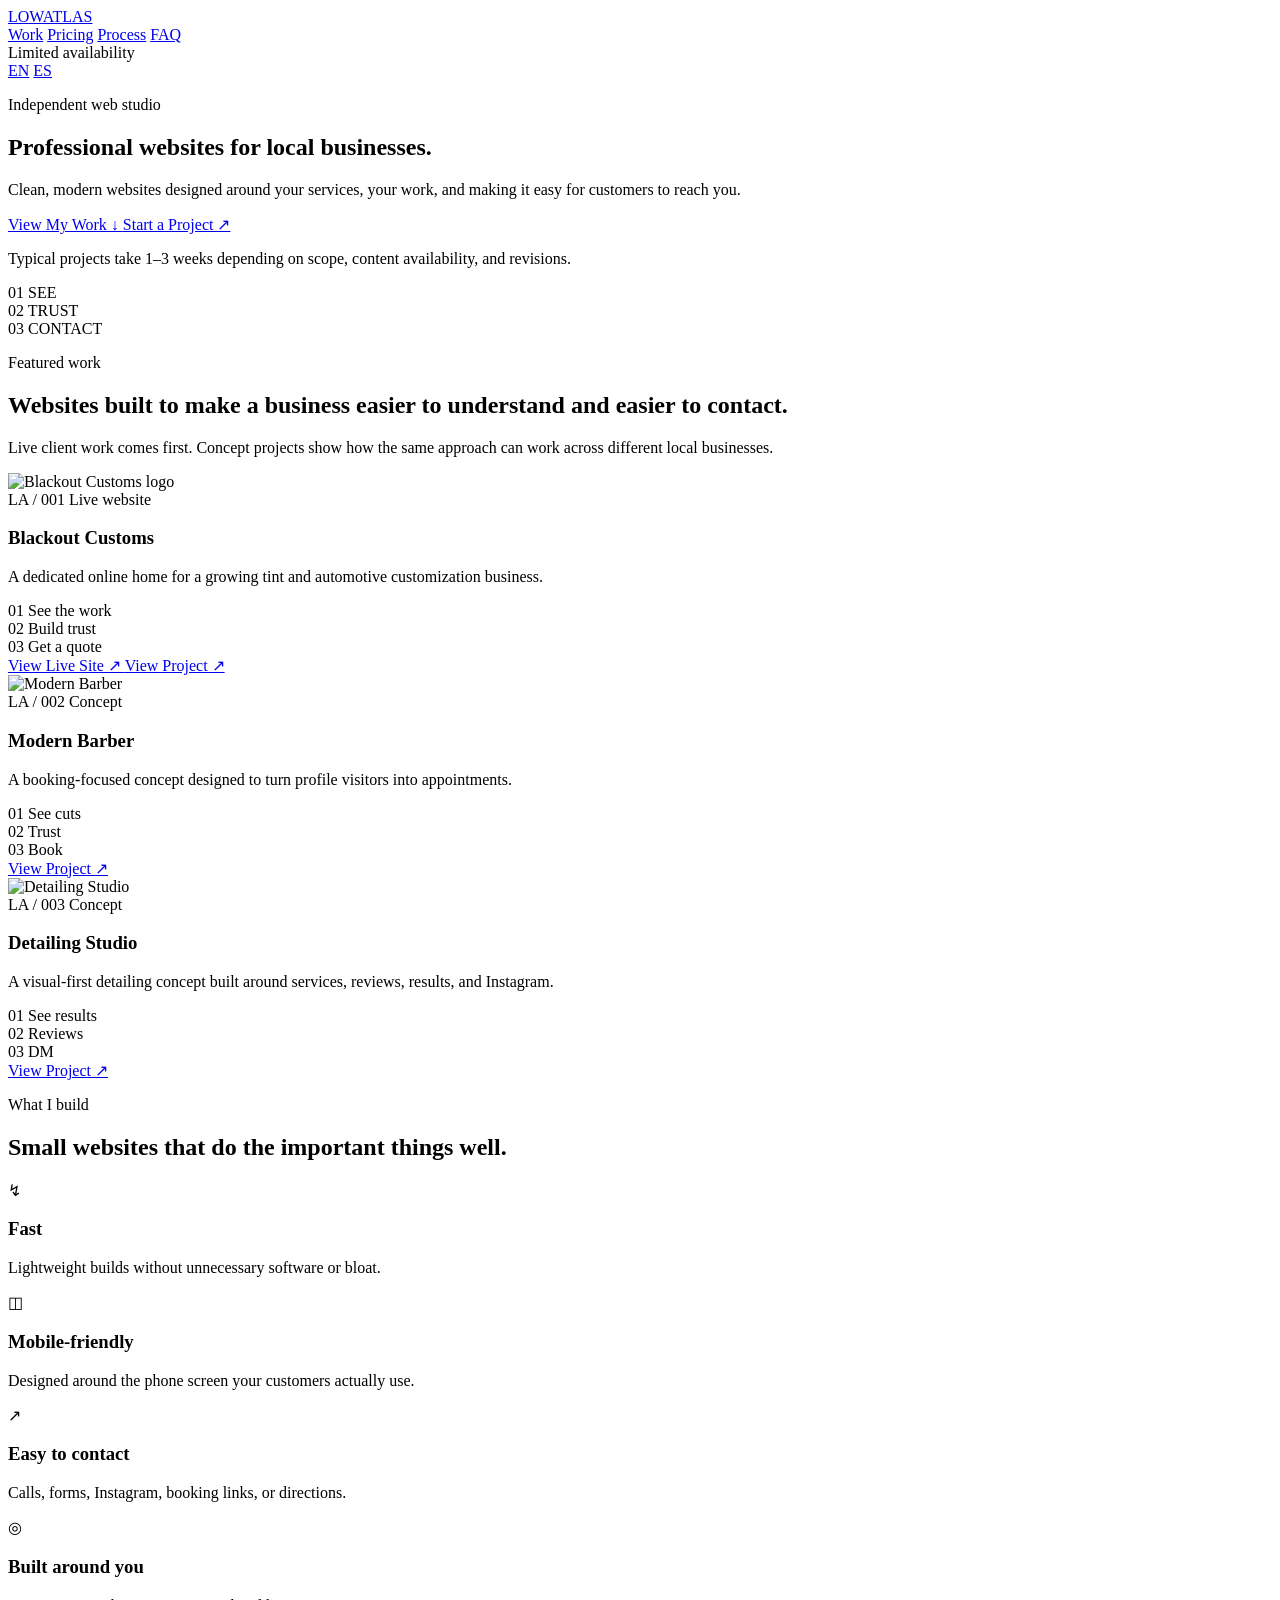
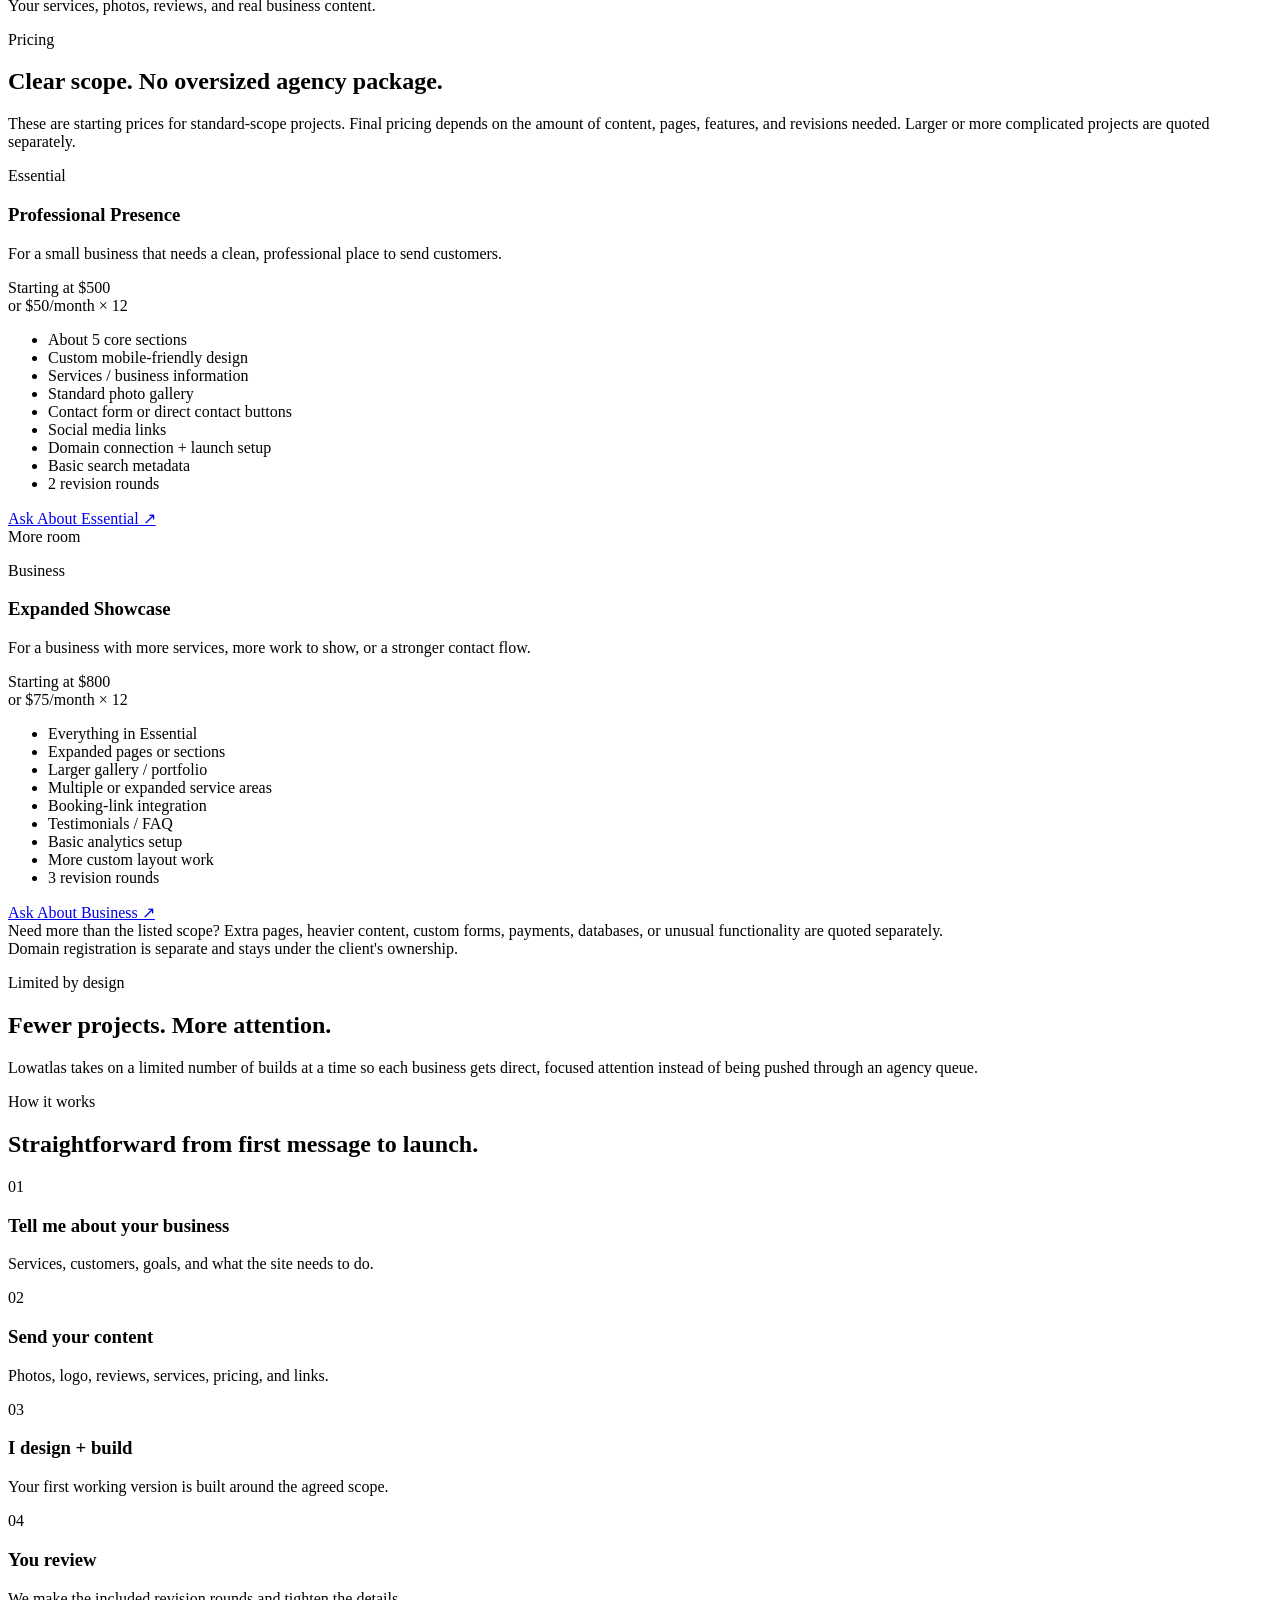
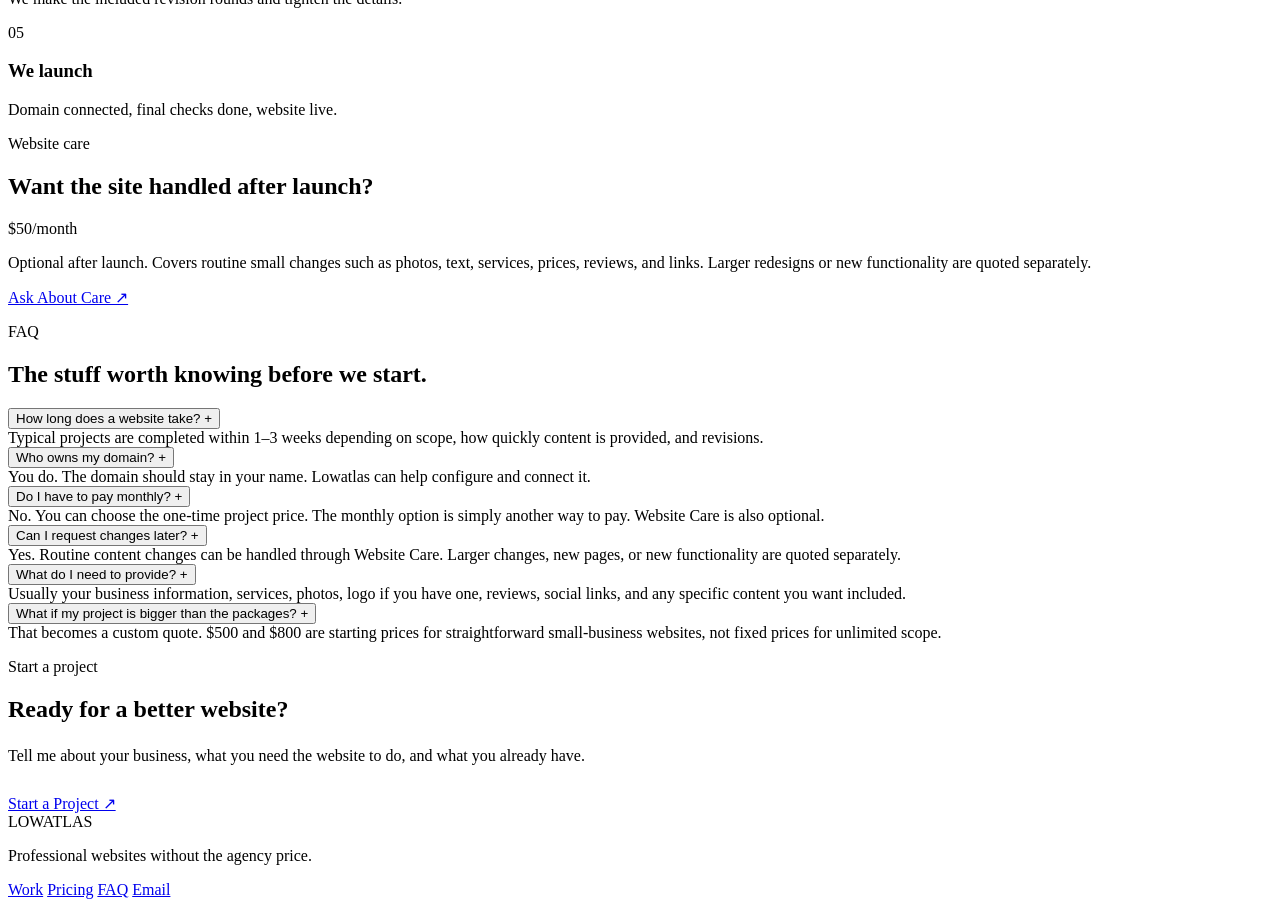
==== index.html @ c2de7352 "Add files via upload" ====
<!DOCTYPE html>
<html lang="en">

<head>
  <meta charset="UTF-8">
  <meta name="viewport" content="width=device-width, initial-scale=1.0">

  <meta
    name="description"
    content="Lowatlas builds professional websites for local businesses."
  >

  <title>
    Lowatlas — Professional Websites for Local Businesses
  </title>

  <link rel="stylesheet" href="styles.css">
  <link rel="icon" type="image/svg+xml" href="favicon.svg">
  <link rel="icon" type="image/png" sizes="32x32" href="favicon-32.png">
  <link rel="apple-touch-icon" sizes="180x180" href="apple-touch-icon.png">
</head>

<body>

  
<header class="site-header">
  <div class="container nav">

    <a class="brand" href="index.html">
      LOWATLAS
    </a>

    <nav class="nav__links" aria-label="Main navigation">
      
        <a href="index.html#work">Work</a>
        <a href="index.html#pricing">Pricing</a>
        <a href="index.html#process">Process</a>
        <a href="index.html#faq">FAQ</a>
        
    </nav>

    <div class="nav__right">

      <div class="nav__status">
        <span class="status-dot"></span>
        Limited availability
      </div>

      
        <div class="language-switch">
          <a class="active" href="index.html">EN</a>
          <a href="index-es.html">ES</a>
        </div>
        

    </div>

  </div>
</header>


  <main>

    <!-- =====================================================
         HERO
         ===================================================== -->

    <section class="hero">

      <div class="container hero__layout">

        <div>

          <p class="eyebrow">
            Independent web studio
          </p>

          <h1 class="display hero__title">
            Professional websites for <span>local businesses.</span>
          </h1>

        </div>

        <div>

          <p class="hero__copy">
            Clean, modern websites designed around your services, your work, and making it easy for customers to reach you.
          </p>

          <div class="hero__actions">

            <a class="button button--primary" href="#work">
              View My Work ↓
            </a>

            <a class="button" href="mailto:lowatlas.studio@gmail.com">
              Start a Project ↗
            </a>

          </div>

          <p class="hero__note">
            Typical projects take 1–3 weeks depending on scope, content availability, and revisions.
          </p>

        </div>

      </div>

    </section>


    <!-- =====================================================
         LOWATLAS SIGNATURE
         ===================================================== -->

    <section class="signal">

      <div class="container signal__inner">

        <div class="signal__step">
          <span>01</span> SEE
        </div>

        <div class="signal__line"></div>

        <div class="signal__step">
          <span>02</span> TRUST
        </div>

        <div class="signal__line"></div>

        <div class="signal__step">
          <span>03</span> CONTACT
        </div>

      </div>

    </section>


    <!-- =====================================================
         WORK
         ===================================================== -->

    <section id="work" class="section">

      <div class="container">

        <div class="section-heading">

          <p class="eyebrow">
            Featured work
          </p>

          <div>

            <h2 class="display section-heading__title">
              Websites built to make a business easier to understand and easier to contact.
            </h2>

            <p class="section-heading__copy">
              Live client work comes first. Concept projects show how the same approach can work across different local businesses.
            </p>

          </div>

        </div>

        <div class="work-grid">
          
<article class="work-card work-card--featured">

  
        <div class="work-card__visual work-card__logo-photo">
          <img src="blackout-customs-logo.svg" alt="Blackout Customs logo">
        

    <div class="work-card__top">

      <span class="work-card__index">
        LA / 001
      </span>

      <span class="work-card__status work-card__status--live">
        Live website
      </span>

    </div>

    <div class="work-card__content">

      <h3 class="work-card__title">
        Blackout Customs
      </h3>

      <p class="work-card__description">
        A dedicated online home for a growing tint and automotive customization business.
      </p>

    </div>

  </div>

  <div class="work-card__body">

    <div class="project-signal">

      <div>
        <span>01</span> See the work
      </div>

      <div>
        <span>02</span> Build trust
      </div>

      <div>
        <span>03</span> Get a quote
      </div>

    </div>

    <div class="work-card__actions">

      
        <a class="button button--accent button--small"
           href="https://blackoutcustoms.net"
           target="_blank"
           rel="noopener noreferrer">
          View Live Site ↗
        </a>
        

      <a class="button button--small" href="blackout-customs.html">
        View Project ↗
      </a>

    </div>

  </div>

</article>

<article class="work-card">

  
        <div class="work-card__visual">
          <img class="work-card__photo" src="https://images.unsplash.com/photo-1703792686658-24e62d626ed2?auto=format&fit=crop&w=1600&q=85" alt="Modern Barber">
          <div class="work-card__shade"></div>
        

    <div class="work-card__top">

      <span class="work-card__index">
        LA / 002
      </span>

      <span class="work-card__status">
        Concept
      </span>

    </div>

    <div class="work-card__content">

      <h3 class="work-card__title">
        Modern Barber
      </h3>

      <p class="work-card__description">
        A booking-focused concept designed to turn profile visitors into appointments.
      </p>

    </div>

  </div>

  <div class="work-card__body">

    <div class="project-signal">

      <div>
        <span>01</span> See cuts
      </div>

      <div>
        <span>02</span> Trust
      </div>

      <div>
        <span>03</span> Book
      </div>

    </div>

    <div class="work-card__actions">

      

      <a class="button button--small" href="barber.html">
        View Project ↗
      </a>

    </div>

  </div>

</article>

<article class="work-card">

  
        <div class="work-card__visual">
          <img class="work-card__photo" src="https://images.unsplash.com/photo-1607860108855-64acf2078ed9?auto=format&fit=crop&w=1600&q=85" alt="Detailing Studio">
          <div class="work-card__shade"></div>
        

    <div class="work-card__top">

      <span class="work-card__index">
        LA / 003
      </span>

      <span class="work-card__status">
        Concept
      </span>

    </div>

    <div class="work-card__content">

      <h3 class="work-card__title">
        Detailing Studio
      </h3>

      <p class="work-card__description">
        A visual-first detailing concept built around services, reviews, results, and Instagram.
      </p>

    </div>

  </div>

  <div class="work-card__body">

    <div class="project-signal">

      <div>
        <span>01</span> See results
      </div>

      <div>
        <span>02</span> Reviews
      </div>

      <div>
        <span>03</span> DM
      </div>

    </div>

    <div class="work-card__actions">

      

      <a class="button button--small" href="detailing.html">
        View Project ↗
      </a>

    </div>

  </div>

</article>


        </div>

      </div>

    </section>


    <!-- =====================================================
         WHAT I BUILD
         ===================================================== -->

    <section class="section">

      <div class="container">

        <div class="section-heading">

          <p class="eyebrow">
            What I build
          </p>

          <h2 class="display section-heading__title">
            Small websites that do the important things well.
          </h2>

        </div>

        <div class="build-grid">
          
        <article class="build-item">
          <span class="build-item__icon">↯</span>
          <div>
            <h3>Fast</h3>
            <p>Lightweight builds without unnecessary software or bloat.</p>
          </div>
        </article>
        

        <article class="build-item">
          <span class="build-item__icon">◫</span>
          <div>
            <h3>Mobile-friendly</h3>
            <p>Designed around the phone screen your customers actually use.</p>
          </div>
        </article>
        

        <article class="build-item">
          <span class="build-item__icon">↗</span>
          <div>
            <h3>Easy to contact</h3>
            <p>Calls, forms, Instagram, booking links, or directions.</p>
          </div>
        </article>
        

        <article class="build-item">
          <span class="build-item__icon">◎</span>
          <div>
            <h3>Built around you</h3>
            <p>Your services, photos, reviews, and real business content.</p>
          </div>
        </article>
        
        </div>

      </div>

    </section>


    <!-- =====================================================
         PRICING
         ===================================================== -->

    <section id="pricing" class="section">

      <div class="container">

        <div class="section-heading">

          <p class="eyebrow">
            Pricing
          </p>

          <div>

            <h2 class="display section-heading__title">
              Clear scope. No oversized agency package.
            </h2>

            <p class="section-heading__copy">
              These are starting prices for standard-scope projects. Final pricing depends on the amount of content, pages, features, and revisions needed. Larger or more complicated projects are quoted separately.
            </p>

          </div>

        </div>

        <div class="pricing-grid">

          <article class="price-card">

            <p class="eyebrow">
              Essential
            </p>

            <h3 class="price-card__name">
              Professional Presence
            </h3>

            <p class="price-card__purpose">
              For a small business that needs a clean, professional place to send customers.
            </p>

            <div class="price-card__price">
              <span class="price-prefix">Starting at</span>
              $500
            </div>

            <div class="price-card__monthly">
              or $50/month × 12
            </div>

            <ul class="price-card__list">
              <li>About 5 core sections</li><li>Custom mobile-friendly design</li><li>Services / business information</li><li>Standard photo gallery</li><li>Contact form or direct contact buttons</li><li>Social media links</li><li>Domain connection + launch setup</li><li>Basic search metadata</li><li>2 revision rounds</li>
            </ul>

            <a
              class="button"
              href="mailto:lowatlas.studio@gmail.com?subject=Lowatlas%20Essential"
            >
              Ask About Essential ↗
            </a>

          </article>


          <article class="price-card price-card--featured">

            <span class="price-card__badge">
              More room
            </span>

            <p class="eyebrow">
              Business
            </p>

            <h3 class="price-card__name">
              Expanded Showcase
            </h3>

            <p class="price-card__purpose">
              For a business with more services, more work to show, or a stronger contact flow.
            </p>

            <div class="price-card__price">
              <span class="price-prefix">Starting at</span>
              $800
            </div>

            <div class="price-card__monthly">
              or $75/month × 12
            </div>

            <ul class="price-card__list">
              <li>Everything in Essential</li><li>Expanded pages or sections</li><li>Larger gallery / portfolio</li><li>Multiple or expanded service areas</li><li>Booking-link integration</li><li>Testimonials / FAQ</li><li>Basic analytics setup</li><li>More custom layout work</li><li>3 revision rounds</li>
            </ul>

            <a
              class="button button--accent"
              href="mailto:lowatlas.studio@gmail.com?subject=Lowatlas%20Business"
            >
              Ask About Business ↗
            </a>

          </article>

        </div>

        <div class="price-note">

          <div>
            Need more than the listed scope? Extra pages, heavier content, custom forms, payments, databases, or unusual functionality are quoted separately.
          </div>

          <div>
            Domain registration is separate and stays under the client's ownership.
          </div>

        </div>

      </div>

    </section>


    <!-- =====================================================
         LIMITED AVAILABILITY
         ===================================================== -->

    <section class="section">

      <div class="container">

        <div class="capacity">

          <div>

            <p class="eyebrow">
              Limited by design
            </p>

            <h2 class="capacity__title">
              Fewer projects. More attention.
            </h2>

          </div>

          <p class="capacity__copy">
            Lowatlas takes on a limited number of builds at a time so each business gets direct, focused attention instead of being pushed through an agency queue.
          </p>

        </div>

      </div>

    </section>


    <!-- =====================================================
         PROCESS
         ===================================================== -->

    <section id="process" class="section">

      <div class="container">

        <div class="section-heading">

          <p class="eyebrow">
            How it works
          </p>

          <h2 class="display section-heading__title">
            Straightforward from first message to launch.
          </h2>

        </div>

        <div class="process-grid">
          
        <article class="process-step">
          <span class="process-step__number">01</span>
          <div>
            <h3>Tell me about your business</h3>
            <p>Services, customers, goals, and what the site needs to do.</p>
          </div>
        </article>
        

        <article class="process-step">
          <span class="process-step__number">02</span>
          <div>
            <h3>Send your content</h3>
            <p>Photos, logo, reviews, services, pricing, and links.</p>
          </div>
        </article>
        

        <article class="process-step">
          <span class="process-step__number">03</span>
          <div>
            <h3>I design + build</h3>
            <p>Your first working version is built around the agreed scope.</p>
          </div>
        </article>
        

        <article class="process-step">
          <span class="process-step__number">04</span>
          <div>
            <h3>You review</h3>
            <p>We make the included revision rounds and tighten the details.</p>
          </div>
        </article>
        

        <article class="process-step">
          <span class="process-step__number">05</span>
          <div>
            <h3>We launch</h3>
            <p>Domain connected, final checks done, website live.</p>
          </div>
        </article>
        
        </div>

      </div>

    </section>


    <!-- =====================================================
         WEBSITE CARE
         ===================================================== -->

    <section class="section">

      <div class="container">

        <div class="section-heading">

          <p class="eyebrow">
            Website care
          </p>

          <h2 class="display section-heading__title">
            Want the site handled after launch?
          </h2>

        </div>

        <div class="care">

          <div>

            <div class="care__price">
              $50/month
            </div>

            <p class="care__copy">
              Optional after launch. Covers routine small changes such as photos, text, services, prices, reviews, and links. Larger redesigns or new functionality are quoted separately.
            </p>

          </div>

          <a
            class="button"
            href="mailto:lowatlas.studio@gmail.com?subject=Lowatlas%20Website%20Care"
          >
            Ask About Care ↗
          </a>

        </div>

      </div>

    </section>


    <!-- =====================================================
         FAQ
         ===================================================== -->

    <section id="faq" class="section">

      <div class="container">

        <div class="section-heading">

          <p class="eyebrow">
            FAQ
          </p>

          <h2 class="display section-heading__title">
            The stuff worth knowing before we start.
          </h2>

        </div>

        <div class="faq-list">
          
        <article class="faq-item">
          <button class="faq-question" aria-expanded="false">
            <span>How long does a website take?</span>
            <span class="faq-icon">+</span>
          </button>
          <div class="faq-answer">Typical projects are completed within 1–3 weeks depending on scope, how quickly content is provided, and revisions.</div>
        </article>
        

        <article class="faq-item">
          <button class="faq-question" aria-expanded="false">
            <span>Who owns my domain?</span>
            <span class="faq-icon">+</span>
          </button>
          <div class="faq-answer">You do. The domain should stay in your name. Lowatlas can help configure and connect it.</div>
        </article>
        

        <article class="faq-item">
          <button class="faq-question" aria-expanded="false">
            <span>Do I have to pay monthly?</span>
            <span class="faq-icon">+</span>
          </button>
          <div class="faq-answer">No. You can choose the one-time project price. The monthly option is simply another way to pay. Website Care is also optional.</div>
        </article>
        

        <article class="faq-item">
          <button class="faq-question" aria-expanded="false">
            <span>Can I request changes later?</span>
            <span class="faq-icon">+</span>
          </button>
          <div class="faq-answer">Yes. Routine content changes can be handled through Website Care. Larger changes, new pages, or new functionality are quoted separately.</div>
        </article>
        

        <article class="faq-item">
          <button class="faq-question" aria-expanded="false">
            <span>What do I need to provide?</span>
            <span class="faq-icon">+</span>
          </button>
          <div class="faq-answer">Usually your business information, services, photos, logo if you have one, reviews, social links, and any specific content you want included.</div>
        </article>
        

        <article class="faq-item">
          <button class="faq-question" aria-expanded="false">
            <span>What if my project is bigger than the packages?</span>
            <span class="faq-icon">+</span>
          </button>
          <div class="faq-answer">That becomes a custom quote. $500 and $800 are starting prices for straightforward small-business websites, not fixed prices for unlimited scope.</div>
        </article>
        
        </div>

      </div>

    </section>

  </main>

  
<footer id="contact" class="contact">
  <div class="container">

    <p class="eyebrow">Start a project</p>

    <h2 class="display contact__title">
      Ready for a <span>better website?</span>
    </h2>

    <p class="muted" style="max-width:620px;line-height:1.7;margin-bottom:24px;">
      Tell me about your business, what you need the website to do, and what you already have.
    </p>

    <a class="button button--accent" href="mailto:lowatlas.studio@gmail.com">
      Start a Project ↗
    </a>

    <div class="footer">

      <div>
        <div class="brand">LOWATLAS</div>
        <p class="muted">Professional websites without the agency price.</p>
      </div>

      <div class="footer__links">
        
        <a href="index.html#work">Work</a>
        <a href="index.html#pricing">Pricing</a>
        <a href="index.html#faq">FAQ</a>
        <a href="mailto:lowatlas.studio@gmail.com">Email</a>
        
      </div>

    </div>

  </div>
</footer>


  <script src="script.js"></script>

</body>

</html>
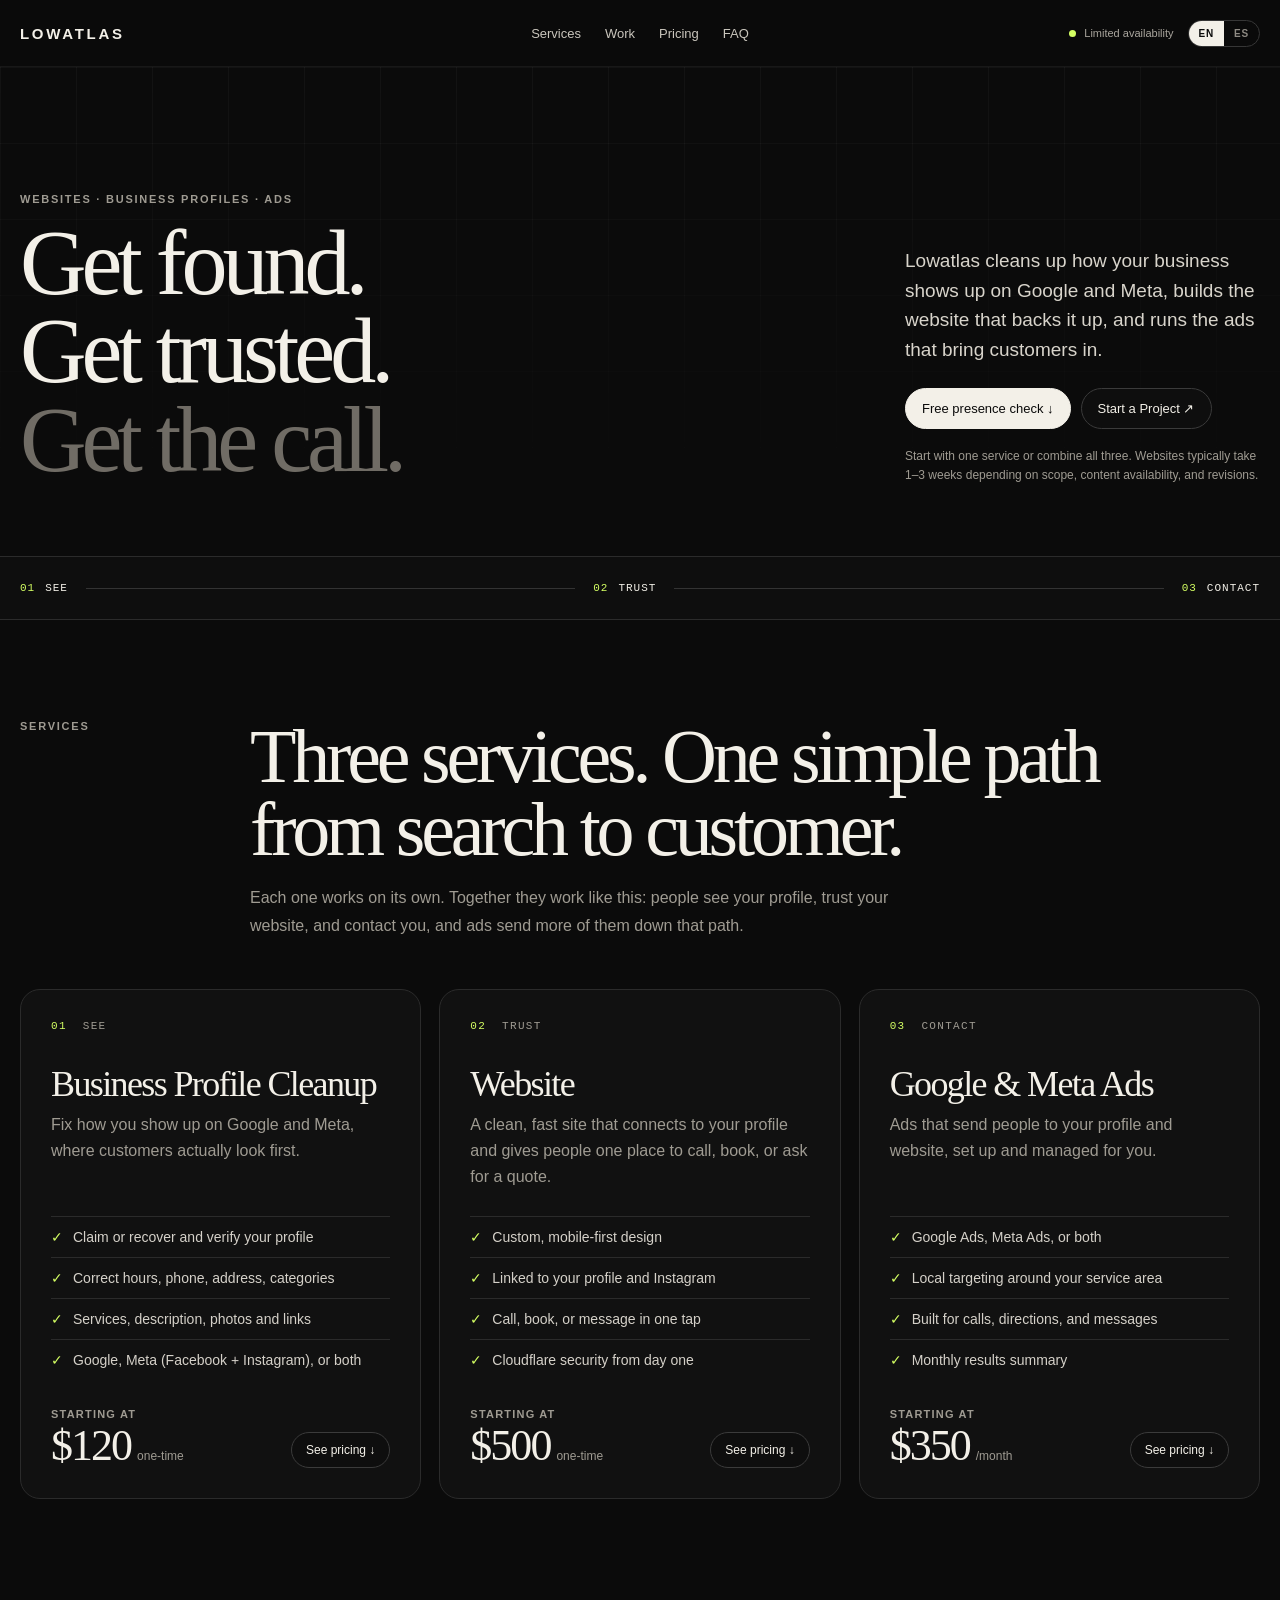
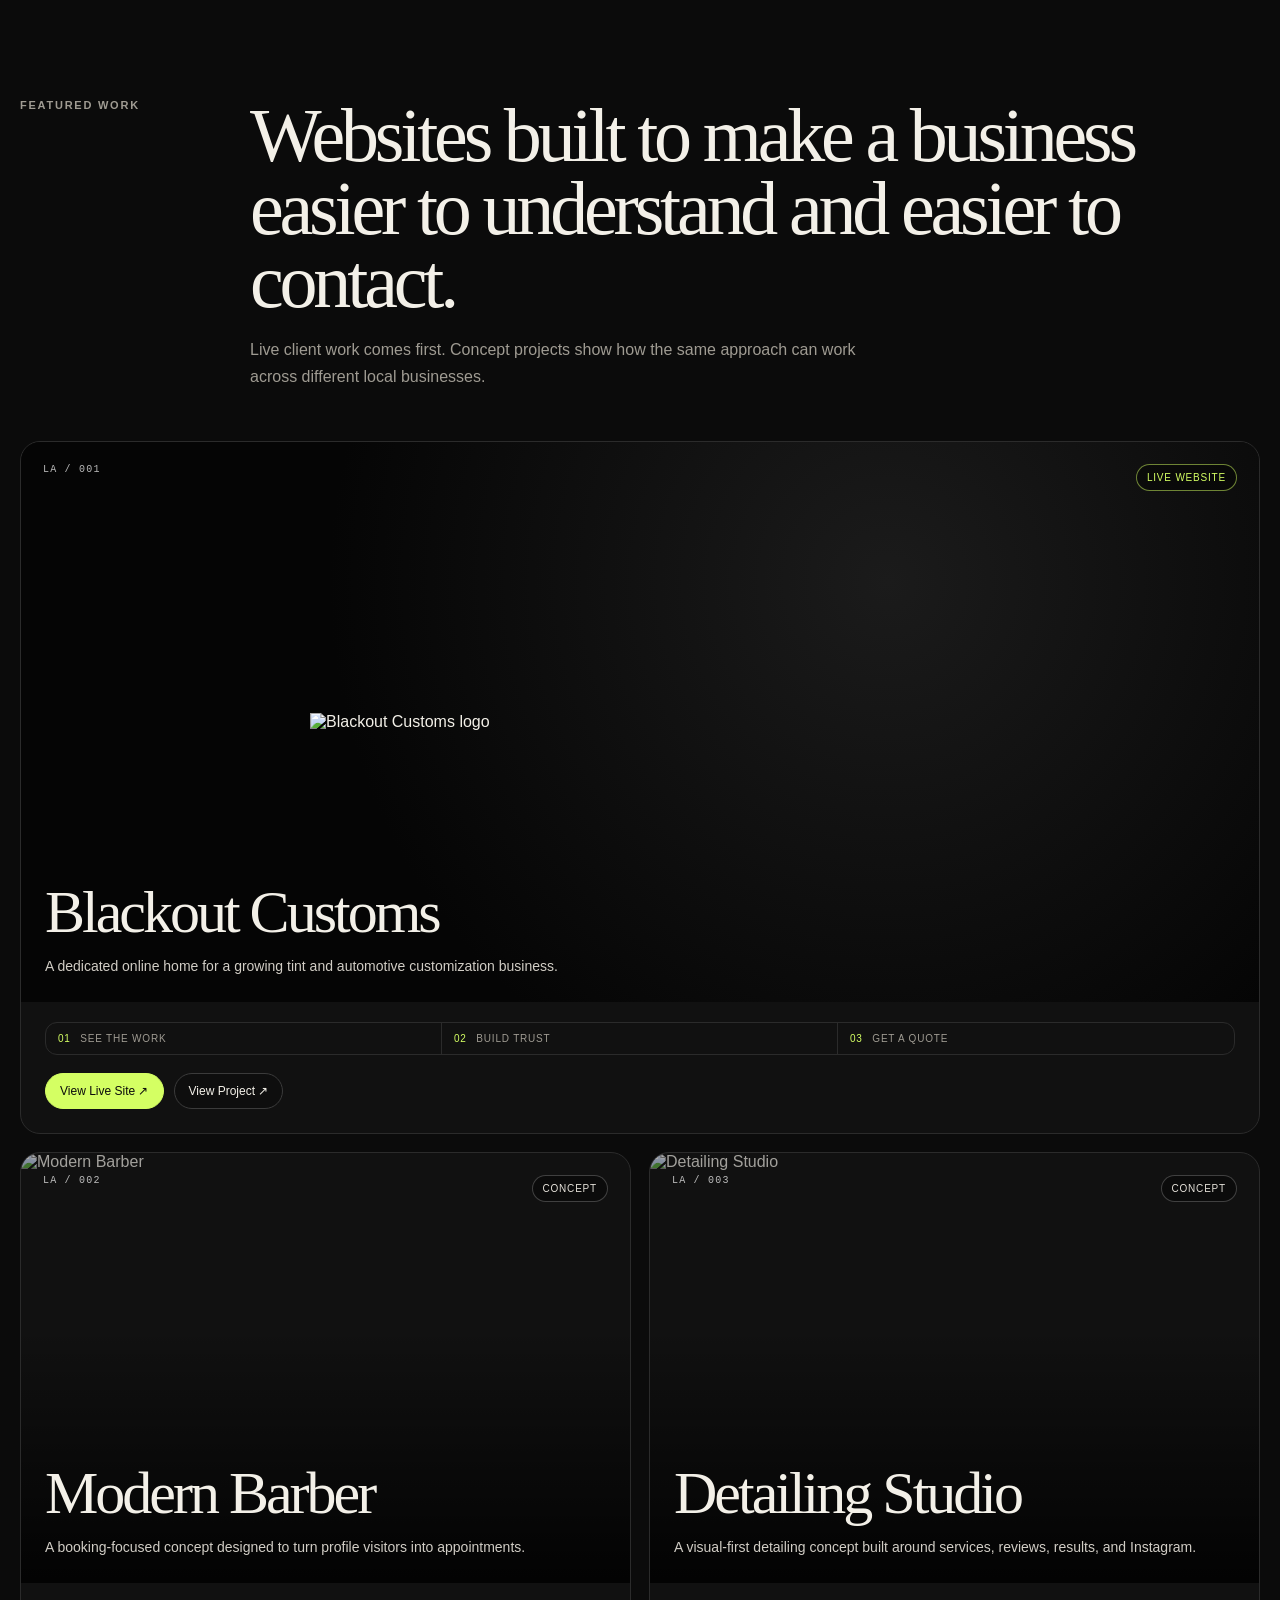
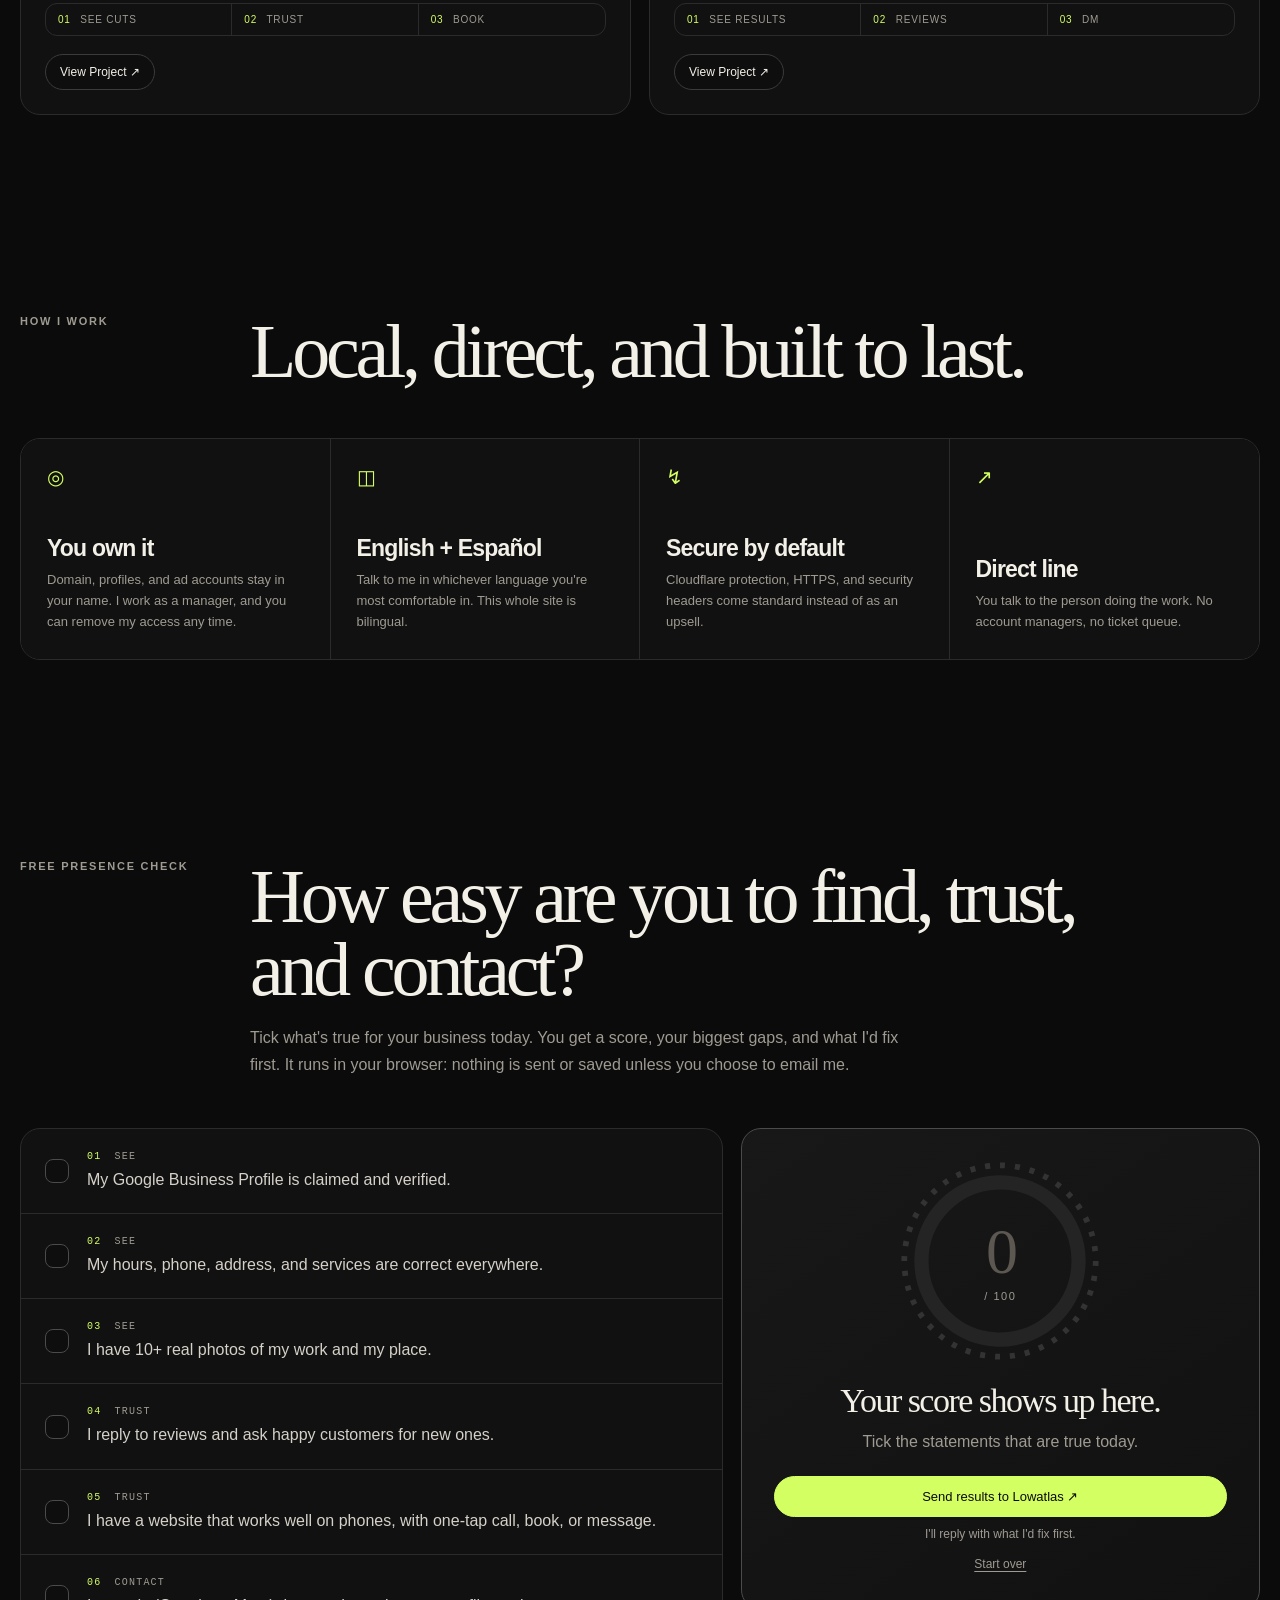
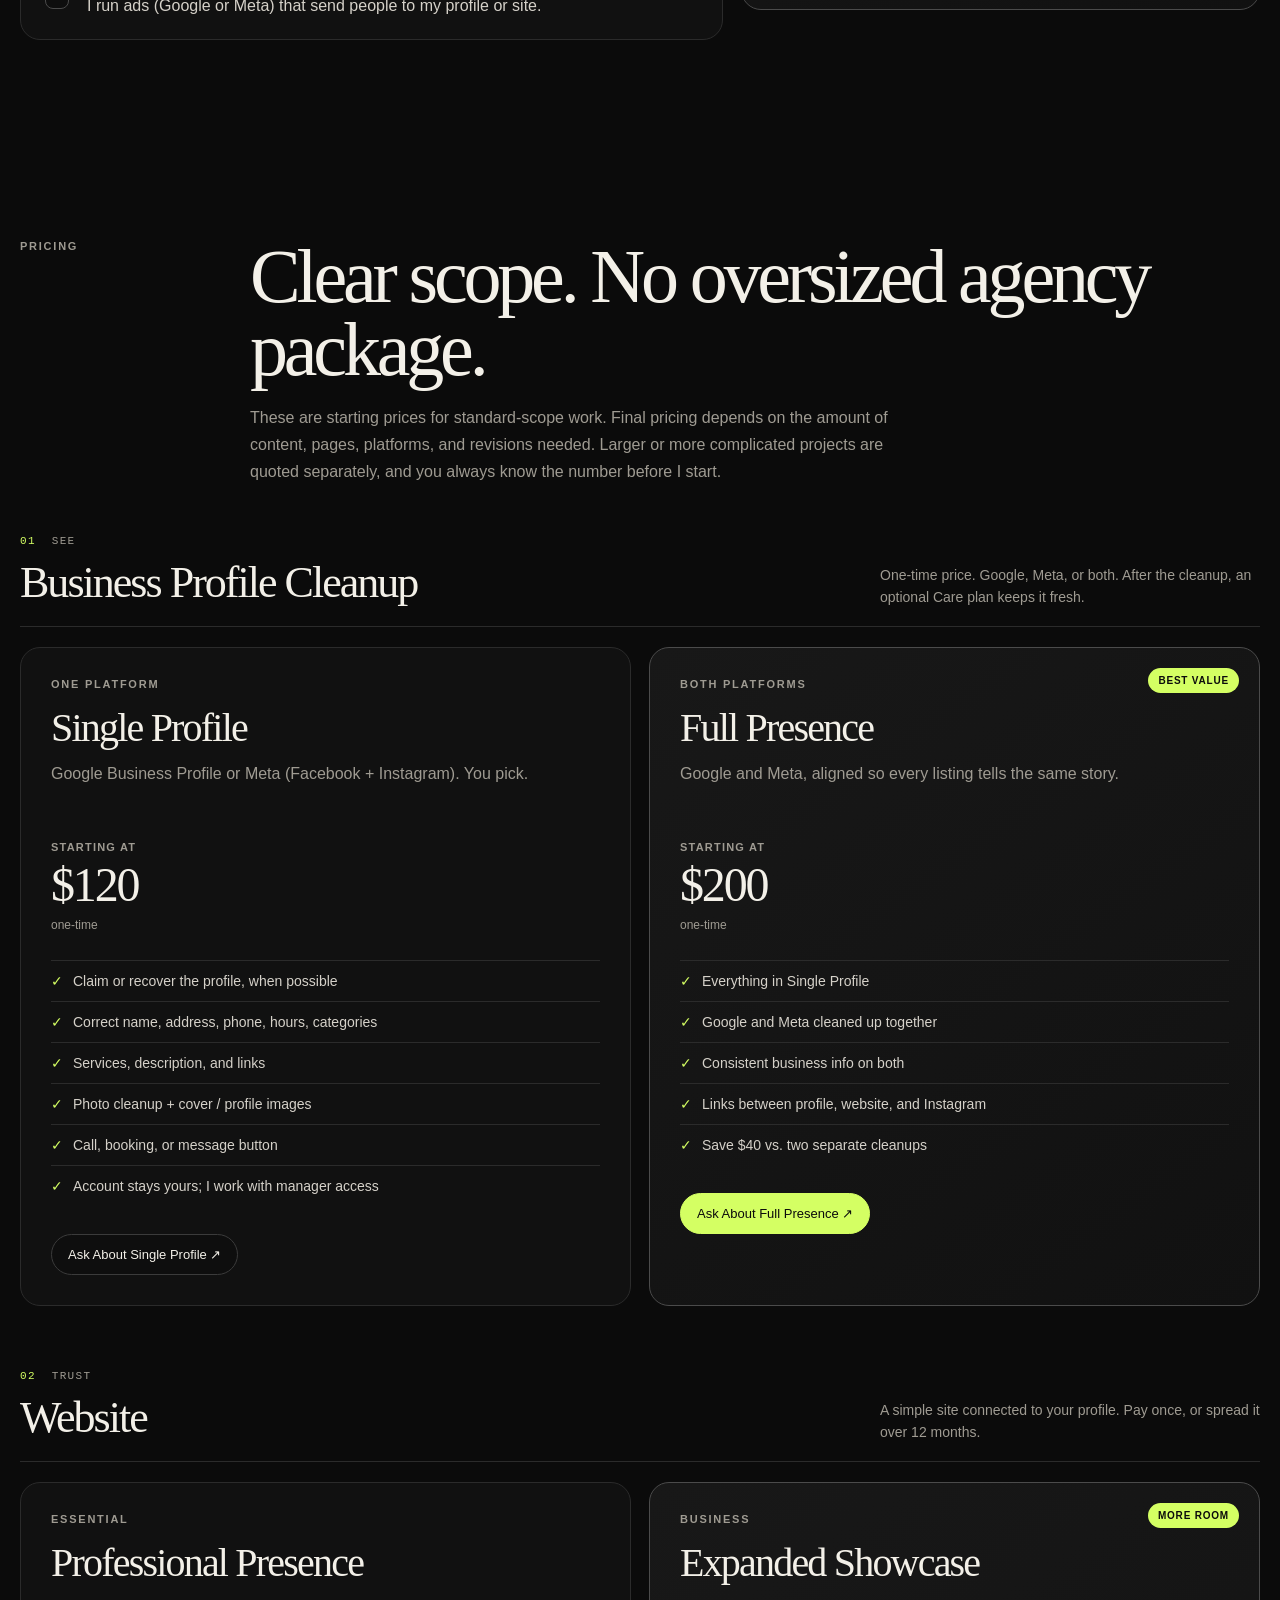
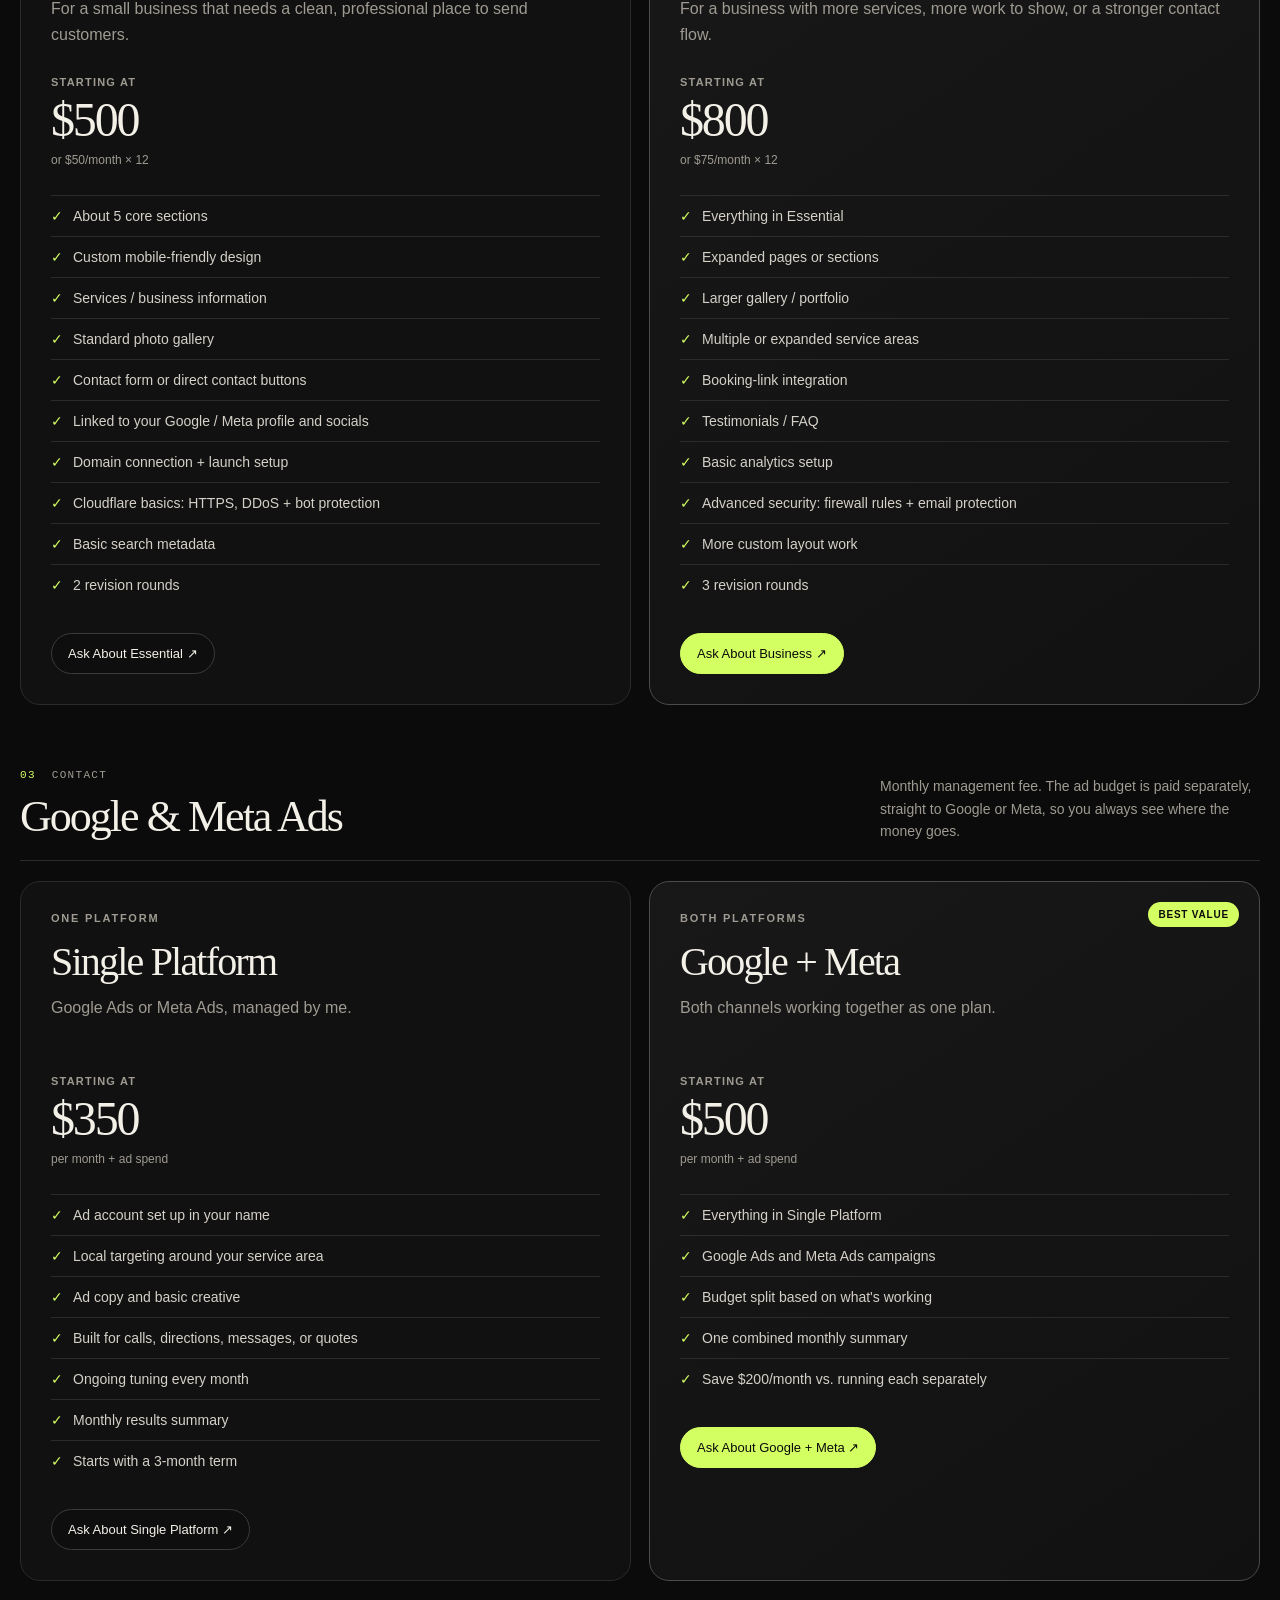
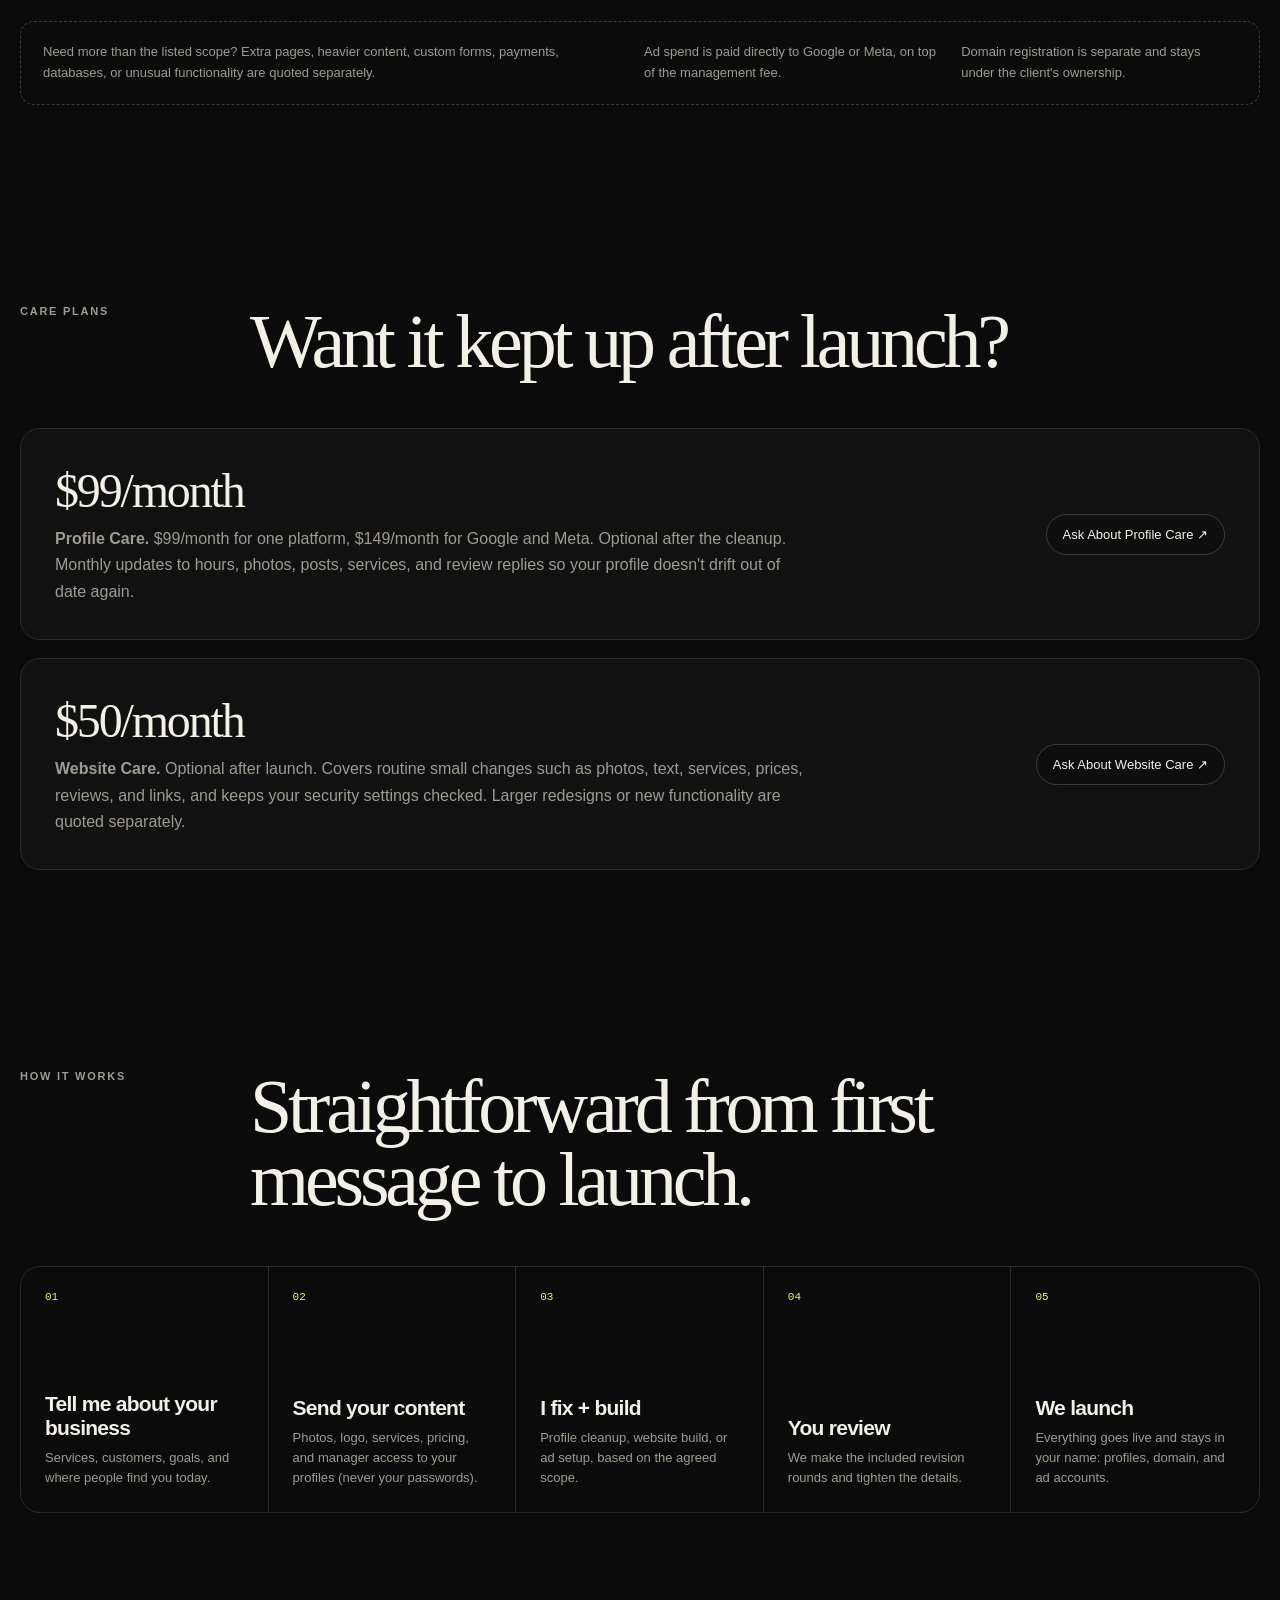
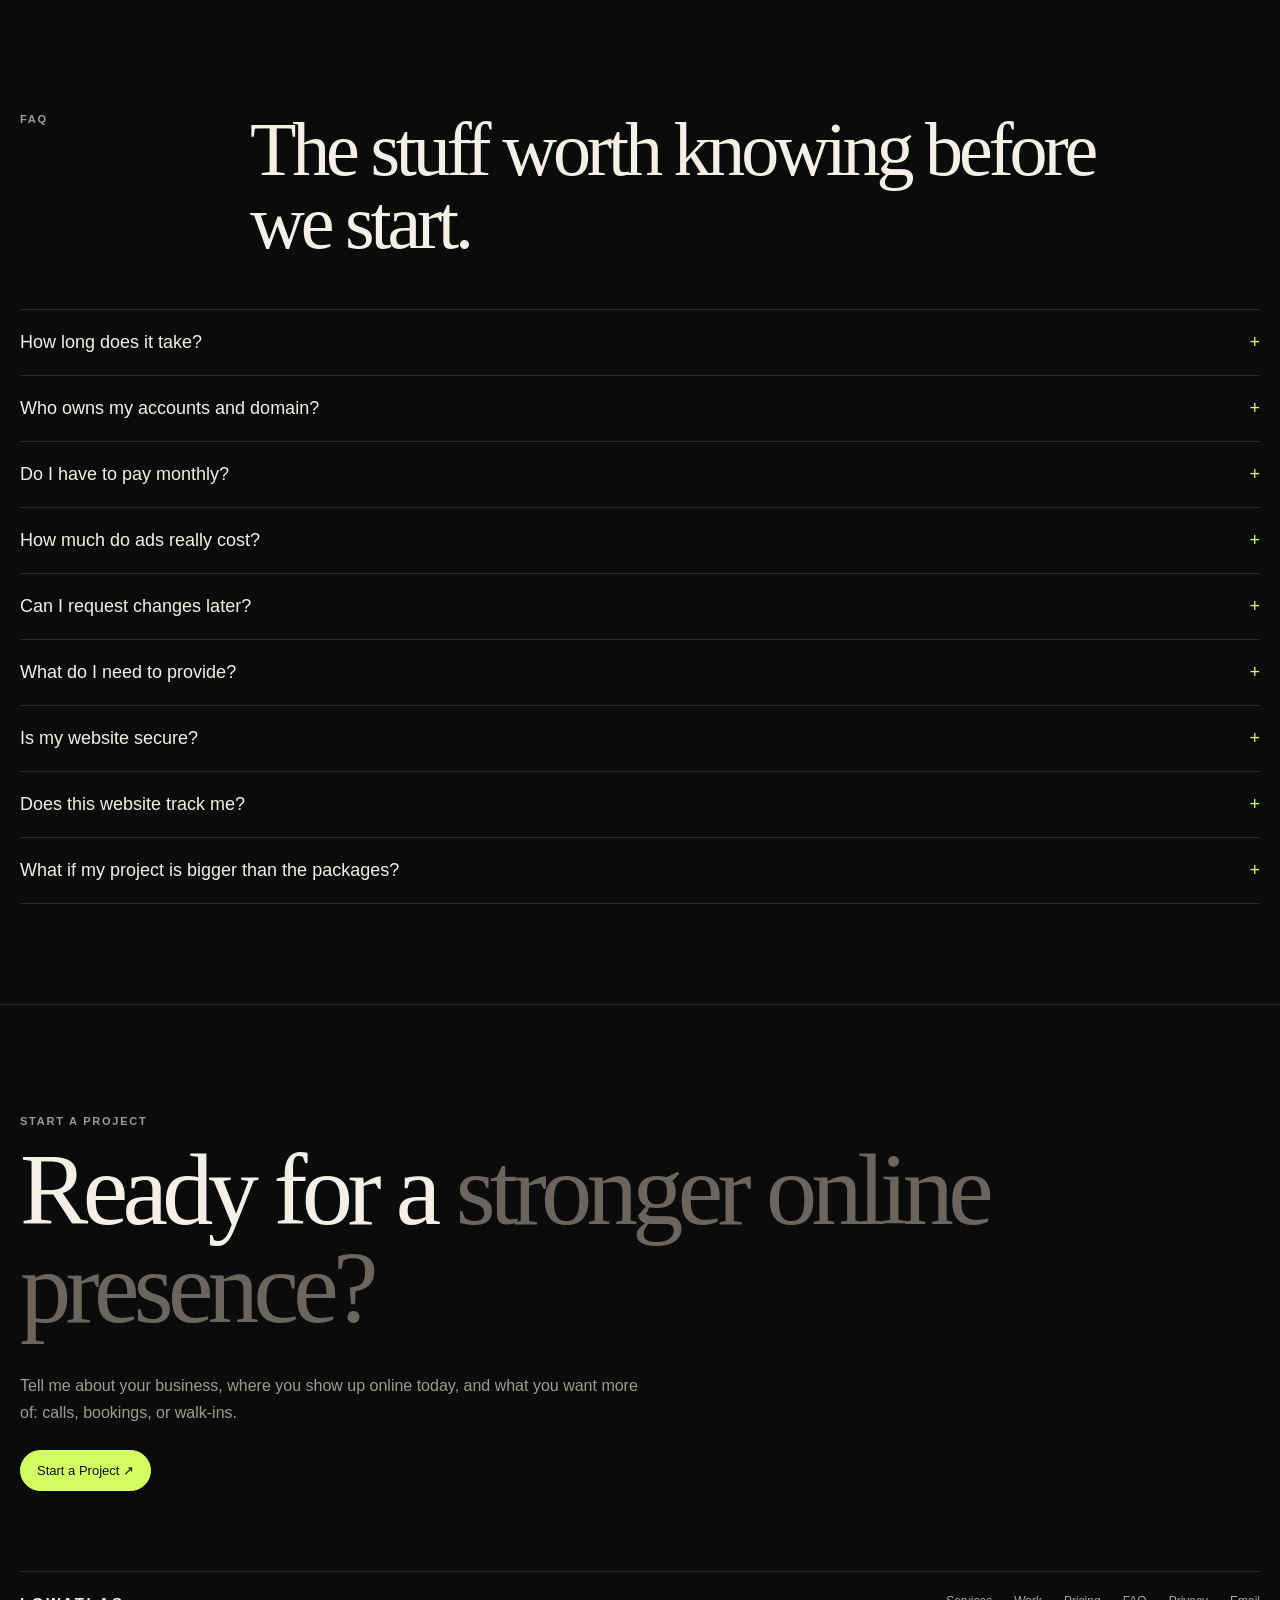
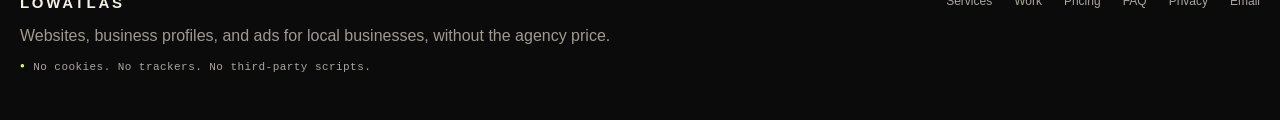
==== commit d7cc7447: "Add files via upload" ====
--- a/index.html
+++ b/index.html
@@ -4,15 +4,58 @@
 <head>
   <meta charset="UTF-8">
   <meta name="viewport" content="width=device-width, initial-scale=1.0">
+  <meta name="theme-color" content="#0b0b0b">
+
+  <!-- SECURITY: this Content Security Policy makes the browser refuse any
+       third-party script, so no tracker can load by accident.
+       If you ever add analytics or ad pixels: update this line (and _headers),
+       and add a consent step first. See CLOUDFLARE-SETUP.md. -->
+  <meta http-equiv="Content-Security-Policy" content="default-src 'self'; script-src 'self'; style-src 'self'; img-src 'self' https://images.unsplash.com; font-src 'self'; connect-src 'self'; object-src 'none'; base-uri 'self'; form-action 'self'">
+  <meta name="referrer" content="strict-origin-when-cross-origin">
 
   <meta
     name="description"
-    content="Lowatlas builds professional websites for local businesses."
+    content="Lowatlas fixes your Google and Meta business profiles, builds a clean website, and runs ads for local businesses in Pomona and the Antelope Valley."
   >
 
   <title>
-    Lowatlas — Professional Websites for Local Businesses
+    Lowatlas — Websites, Business Profiles &amp; Ads for Local Businesses
   </title>
+
+  <link rel="canonical" href="https://lowatlas.com/">
+  <link rel="alternate" hreflang="en" href="https://lowatlas.com/">
+  <link rel="alternate" hreflang="es" href="https://lowatlas.com/index-es.html">
+  <link rel="alternate" hreflang="x-default" href="https://lowatlas.com/">
+  <meta property="og:type" content="website">
+  <meta property="og:site_name" content="Lowatlas">
+  <meta property="og:title" content="Lowatlas — Websites, Business Profiles &amp; Ads for Local Businesses">
+  <meta property="og:description" content="Lowatlas fixes your Google and Meta business profiles, builds a clean website, and runs ads for local businesses in Pomona and the Antelope Valley.">
+  <meta property="og:url" content="https://lowatlas.com/">
+  <meta property="og:image" content="https://lowatlas.com/favicon-512.png">
+  <meta name="twitter:card" content="summary">
+  <script type="application/ld+json">
+{
+  "@context": "https://schema.org",
+  "@type": "ProfessionalService",
+  "name": "Lowatlas",
+  "url": "https://lowatlas.com/",
+  "description": "Google and Meta business profile cleanup, websites, and ads for local businesses.",
+  "areaServed": [
+    {
+      "@type": "City",
+      "name": "Pomona, CA"
+    },
+    {
+      "@type": "AdministrativeArea",
+      "name": "Antelope Valley, CA"
+    }
+  ],
+  "knowsLanguage": [
+    "en",
+    "es"
+  ]
+}
+  </script>
 
   <link rel="stylesheet" href="styles.css">
   <link rel="icon" type="image/svg+xml" href="favicon.svg">
@@ -22,7 +65,6 @@
 
 <body>
 
-  
 <header class="site-header">
   <div class="container nav">
 
@@ -31,12 +73,10 @@
     </a>
 
     <nav class="nav__links" aria-label="Main navigation">
-      
-        <a href="index.html#work">Work</a>
-        <a href="index.html#pricing">Pricing</a>
-        <a href="index.html#process">Process</a>
-        <a href="index.html#faq">FAQ</a>
-        
+      <a href="index.html#services">Services</a>
+      <a href="index.html#work">Work</a>
+      <a href="index.html#pricing">Pricing</a>
+      <a href="index.html#faq">FAQ</a>
     </nav>
 
     <div class="nav__right">
@@ -46,18 +86,15 @@
         Limited availability
       </div>
 
-      
-        <div class="language-switch">
-          <a class="active" href="index.html">EN</a>
-          <a href="index-es.html">ES</a>
-        </div>
-        
+      <div class="language-switch">
+        <a class="active" aria-current="page" href="index.html" hreflang="en" lang="en">EN</a>
+        <a href="index-es.html" hreflang="es" lang="es">ES</a>
+      </div>
 
     </div>
 
   </div>
 </header>
-
 
   <main>
 
@@ -72,11 +109,13 @@
         <div>
 
           <p class="eyebrow">
-            Independent web studio
+            Websites · Business profiles · Ads
           </p>
 
           <h1 class="display hero__title">
-            Professional websites for <span>local businesses.</span>
+            Get found.<br>
+            Get trusted.<br>
+            <span>Get the call.</span>
           </h1>
 
         </div>
@@ -84,13 +123,13 @@
         <div>
 
           <p class="hero__copy">
-            Clean, modern websites designed around your services, your work, and making it easy for customers to reach you.
+            Lowatlas cleans up how your business shows up on Google and Meta, builds the website that backs it up, and runs the ads that bring customers in.
           </p>
 
           <div class="hero__actions">
 
-            <a class="button button--primary" href="#work">
-              View My Work ↓
+            <a class="button button--primary" href="#check">
+              Free presence check ↓
             </a>
 
             <a class="button" href="mailto:lowatlas.studio@gmail.com">
@@ -100,7 +139,7 @@
           </div>
 
           <p class="hero__note">
-            Typical projects take 1–3 weeks depending on scope, content availability, and revisions.
+            Start with one service or combine all three. Websites typically take 1–3 weeks depending on scope, content availability, and revisions.
           </p>
 
         </div>
@@ -140,6 +179,126 @@
 
 
     <!-- =====================================================
+         SERVICES
+         Three services = the three signature steps above.
+         Prices here are "starting at"; full detail is in PRICING.
+         ===================================================== -->
+
+    <section id="services" class="section">
+
+      <div class="container">
+
+        <div class="section-heading">
+
+          <p class="eyebrow">
+            Services
+          </p>
+
+          <div>
+
+            <h2 class="display section-heading__title">
+              Three services. One simple path from search to customer.
+            </h2>
+
+            <p class="section-heading__copy">
+              Each one works on its own. Together they work like this: people see your profile, trust your website, and contact you, and ads send more of them down that path.
+            </p>
+
+          </div>
+
+        </div>
+
+        <div class="service-grid">
+
+          <article class="service-card">
+
+            <p class="service-card__step"><span>01</span> SEE</p>
+
+            <h3 class="service-card__name">Business Profile Cleanup</h3>
+
+            <p class="service-card__purpose">
+              Fix how you show up on Google and Meta, where customers actually look first.
+            </p>
+
+            <ul class="price-card__list">
+              <li>Claim or recover and verify your profile</li>
+              <li>Correct hours, phone, address, categories</li>
+              <li>Services, description, photos and links</li>
+              <li>Google, Meta (Facebook + Instagram), or both</li>
+            </ul>
+
+            <div class="service-card__foot">
+              <div>
+                <span class="price-prefix">Starting at</span>
+                <strong class="service-card__price">$120<small>one-time</small></strong>
+              </div>
+              <a class="button button--small" href="#pricing-profile">See pricing ↓</a>
+            </div>
+
+          </article>
+
+          <article class="service-card">
+
+            <p class="service-card__step"><span>02</span> TRUST</p>
+
+            <h3 class="service-card__name">Website</h3>
+
+            <p class="service-card__purpose">
+              A clean, fast site that connects to your profile and gives people one place to call, book, or ask for a quote.
+            </p>
+
+            <ul class="price-card__list">
+              <li>Custom, mobile-first design</li>
+              <li>Linked to your profile and Instagram</li>
+              <li>Call, book, or message in one tap</li>
+              <li>Cloudflare security from day one</li>
+            </ul>
+
+            <div class="service-card__foot">
+              <div>
+                <span class="price-prefix">Starting at</span>
+                <strong class="service-card__price">$500<small>one-time</small></strong>
+              </div>
+              <a class="button button--small" href="#pricing-website">See pricing ↓</a>
+            </div>
+
+          </article>
+
+          <article class="service-card">
+
+            <p class="service-card__step"><span>03</span> CONTACT</p>
+
+            <h3 class="service-card__name">Google &amp; Meta Ads</h3>
+
+            <p class="service-card__purpose">
+              Ads that send people to your profile and website, set up and managed for you.
+            </p>
+
+            <ul class="price-card__list">
+              <li>Google Ads, Meta Ads, or both</li>
+              <li>Local targeting around your service area</li>
+              <li>Built for calls, directions, and messages</li>
+              <li>Monthly results summary</li>
+            </ul>
+
+            <div class="service-card__foot">
+              <div>
+                <span class="price-prefix">Starting at</span>
+                <strong class="service-card__price">$350<small>/month</small></strong>
+              </div>
+              <a class="button button--small" href="#pricing-ads">See pricing ↓</a>
+            </div>
+
+          </article>
+
+        </div>
+
+      </div>
+
+    </section>
+
+
+    <!-- =====================================================
          WORK
          ===================================================== -->
 
@@ -168,13 +327,11 @@
         </div>
 
         <div class="work-grid">
-          
+
 <article class="work-card work-card--featured">
 
-  
-        <div class="work-card__visual work-card__logo-photo">
-          <img src="blackout-customs-logo.svg" alt="Blackout Customs logo">
-        
+  <div class="work-card__visual work-card__logo-photo">
+    <img src="blackout-customs-logo.svg" alt="Blackout Customs logo">
 
     <div class="work-card__top">
 
@@ -222,14 +379,12 @@
 
     <div class="work-card__actions">
 
-      
-        <a class="button button--accent button--small"
-           href="https://blackoutcustoms.net"
-           target="_blank"
-           rel="noopener noreferrer">
-          View Live Site ↗
-        </a>
-        
+      <a class="button button--accent button--small"
+         href="https://blackoutcustoms.net"
+         target="_blank"
+         rel="noopener noreferrer">
+        View Live Site ↗
+      </a>
 
       <a class="button button--small" href="blackout-customs.html">
         View Project ↗
@@ -243,11 +398,9 @@
 
 <article class="work-card">
 
-  
-        <div class="work-card__visual">
-          <img class="work-card__photo" src="https://images.unsplash.com/photo-1703792686658-24e62d626ed2?auto=format&fit=crop&w=1600&q=85" alt="Modern Barber">
-          <div class="work-card__shade"></div>
-        
+  <div class="work-card__visual">
+    <img class="work-card__photo" src="https://images.unsplash.com/photo-1703792686658-24e62d626ed2?auto=format&fit=crop&w=1600&q=85" alt="Modern Barber" referrerpolicy="no-referrer" loading="lazy">
+    <div class="work-card__shade"></div>
 
     <div class="work-card__top">
 
@@ -295,8 +448,6 @@
 
     <div class="work-card__actions">
 
-      
-
       <a class="button button--small" href="barber.html">
         View Project ↗
       </a>
@@ -309,11 +460,9 @@
 
 <article class="work-card">
 
-  
-        <div class="work-card__visual">
-          <img class="work-card__photo" src="https://images.unsplash.com/photo-1607860108855-64acf2078ed9?auto=format&fit=crop&w=1600&q=85" alt="Detailing Studio">
-          <div class="work-card__shade"></div>
-        
+  <div class="work-card__visual">
+    <img class="work-card__photo" src="https://images.unsplash.com/photo-1607860108855-64acf2078ed9?auto=format&fit=crop&w=1600&q=85" alt="Detailing Studio" referrerpolicy="no-referrer" loading="lazy">
+    <div class="work-card__shade"></div>
 
     <div class="work-card__top">
 
@@ -361,8 +510,6 @@
 
     <div class="work-card__actions">
 
-      
-
       <a class="button button--small" href="detailing.html">
         View Project ↗
       </a>
@@ -373,7 +520,6 @@
 
 </article>
 
-
         </div>
 
       </div>
@@ -382,7 +528,7 @@
 
 
     <!-- =====================================================
-         WHAT I BUILD
+         HOW I WORK
          ===================================================== -->
 
     <section class="section">
@@ -392,52 +538,244 @@
         <div class="section-heading">
 
           <p class="eyebrow">
-            What I build
+            How I work
           </p>
 
           <h2 class="display section-heading__title">
-            Small websites that do the important things well.
+            Local, direct, and built to last.
           </h2>
 
         </div>
 
         <div class="build-grid">
-          
+
+        <article class="build-item">
+          <span class="build-item__icon">◎</span>
+          <div>
+            <h3>You own it</h3>
+            <p>Domain, profiles, and ad accounts stay in your name. I work as a manager, and you can remove my access any time.</p>
+          </div>
+        </article>
+
+        <article class="build-item">
+          <span class="build-item__icon">◫</span>
+          <div>
+            <h3>English + Español</h3>
+            <p>Talk to me in whichever language you're most comfortable in. This whole site is bilingual.</p>
+          </div>
+        </article>
+
         <article class="build-item">
           <span class="build-item__icon">↯</span>
           <div>
-            <h3>Fast</h3>
-            <p>Lightweight builds without unnecessary software or bloat.</p>
-          </div>
-        </article>
-        
-
-        <article class="build-item">
-          <span class="build-item__icon">◫</span>
-          <div>
-            <h3>Mobile-friendly</h3>
-            <p>Designed around the phone screen your customers actually use.</p>
-          </div>
-        </article>
-        
+            <h3>Secure by default</h3>
+            <p>Cloudflare protection, HTTPS, and security headers come standard instead of as an upsell.</p>
+          </div>
+        </article>
 
         <article class="build-item">
           <span class="build-item__icon">↗</span>
           <div>
-            <h3>Easy to contact</h3>
-            <p>Calls, forms, Instagram, booking links, or directions.</p>
-          </div>
-        </article>
-        
-
-        <article class="build-item">
-          <span class="build-item__icon">◎</span>
-          <div>
-            <h3>Built around you</h3>
-            <p>Your services, photos, reviews, and real business content.</p>
-          </div>
-        </article>
-        
+            <h3>Direct line</h3>
+            <p>You talk to the person doing the work. No account managers, no ticket queue.</p>
+          </div>
+        </article>
+
+        </div>
+
+      </div>
+
+    </section>
+
+
+    <!-- =====================================================
+         PRESENCE CHECK  (interactive — logic in script.js)
+         Questions, weights, grades and next steps are all editable
+         here. Weights (data-weight) should add up to 100.
+         data-group decides which service gets recommended:
+         profile -> website -> ads.
+         ===================================================== -->
+
+    <section id="check" class="section">
+
+      <div class="container">
+
+        <div class="section-heading">
+
+          <p class="eyebrow">
+            Free presence check
+          </p>
+
+          <div>
+
+            <h2 class="display section-heading__title">
+              How easy are you to find, trust, and contact?
+            </h2>
+
+            <p class="section-heading__copy">
+              Tick what's true for your business today. You get a score, your biggest gaps, and what I'd fix first. It runs in your browser: nothing is sent or saved unless you choose to email me.
+            </p>
+
+          </div>
+
+        </div>
+
+        <div class="check" data-check data-state="idle" data-sr-template="Score: {n} out of 100">
+
+          <div class="check__list" role="group" aria-label="Presence check questions">
+
+            <label class="check__item">
+              <input type="checkbox" data-weight="20" data-group="profile" data-gap="Claim and verify your business profile">
+              <span class="check__box" aria-hidden="true"></span>
+              <span class="check__label">
+                <span class="check__tag"><span>01</span> SEE</span>
+                <span class="check__text">My Google Business Profile is claimed and verified.</span>
+              </span>
+            </label>
+
+            <label class="check__item">
+              <input type="checkbox" data-weight="20" data-group="profile" data-gap="Correct your hours, phone, address, and services">
+              <span class="check__box" aria-hidden="true"></span>
+              <span class="check__label">
+                <span class="check__tag"><span>02</span> SEE</span>
+                <span class="check__text">My hours, phone, address, and services are correct everywhere.</span>
+              </span>
+            </label>
+
+            <label class="check__item">
+              <input type="checkbox" data-weight="15" data-group="profile" data-gap="Add real photos of your work and your place">
+              <span class="check__box" aria-hidden="true"></span>
+              <span class="check__label">
+                <span class="check__tag"><span>03</span> SEE</span>
+                <span class="check__text">I have 10+ real photos of my work and my place.</span>
+              </span>
+            </label>
+
+            <label class="check__item">
+              <input type="checkbox" data-weight="15" data-group="profile" data-gap="Reply to reviews and ask happy customers for new ones">
+              <span class="check__box" aria-hidden="true"></span>
+              <span class="check__label">
+                <span class="check__tag"><span>04</span> TRUST</span>
+                <span class="check__text">I reply to reviews and ask happy customers for new ones.</span>
+              </span>
+            </label>
+
+            <label class="check__item">
+              <input type="checkbox" data-weight="20" data-group="website" data-gap="Get a phone-friendly website with one-tap contact">
+              <span class="check__box" aria-hidden="true"></span>
+              <span class="check__label">
+                <span class="check__tag"><span>05</span> TRUST</span>
+                <span class="check__text">I have a website that works well on phones, with one-tap call, book, or message.</span>
+              </span>
+            </label>
+
+            <label class="check__item">
+              <input type="checkbox" data-weight="10" data-group="ads" data-gap="Run ads that send people to your profile or site">
+              <span class="check__box" aria-hidden="true"></span>
+              <span class="check__label">
+                <span class="check__tag"><span>06</span> CONTACT</span>
+                <span class="check__text">I run ads (Google or Meta) that send people to my profile or site.</span>
+              </span>
+            </label>
+
+          </div>
+
+          <aside class="check__result">
+
+            <div class="gauge">
+
+              <svg class="gauge__svg" viewBox="0 0 140 140" aria-hidden="true" focusable="false">
+                <circle class="gauge__ticks" cx="70" cy="70" r="67" pathLength="120"></circle>
+                <circle class="gauge__track" cx="70" cy="70" r="55"></circle>
+                <circle class="gauge__arc" cx="70" cy="70" r="55" pathLength="100" transform="rotate(-90 70 70)"></circle>
+              </svg>
+
+              <div class="gauge__value" aria-hidden="true">
+                <span data-check-score>0</span>
+                <small>/ 100</small>
+              </div>
+
+            </div>
+
+            <div aria-live="polite">
+
+              <span class="sr-only" data-check-sr></span>
+
+              <div class="check__grade" data-grade="idle">
+                <h3 class="check__grade-title">Your score shows up here.</h3>
+                <p class="check__grade-text">Tick the statements that are true today.</p>
+              </div>
+
+              <div class="check__grade" data-grade="low" hidden>
+                <h3 class="check__grade-title">Hard to find.</h3>
+                <p class="check__grade-text">Customers searching for you may land on a competitor first. The good news: the biggest wins here are usually quick fixes.</p>
+              </div>
+
+              <div class="check__grade" data-grade="mid" hidden>
+                <h3 class="check__grade-title">Partly visible.</h3>
+                <p class="check__grade-text">You're on the map, but a few gaps are probably costing you customers. Closing them is usually fast.</p>
+              </div>
+
+              <div class="check__grade" data-grade="high" hidden>
+                <h3 class="check__grade-title">Looking strong.</h3>
+                <p class="check__grade-text">Your foundation is solid. A few fixes and you're ahead of most local businesses.</p>
+              </div>
+
+              <div class="check__grade" data-grade="full" hidden>
+                <h3 class="check__grade-title">Fully loaded.</h3>
+                <p class="check__grade-text">Nothing to fix from this list. Now it's about getting more out of what you've built.</p>
+              </div>
+
+            </div>
+
+            <div class="check__gaps" data-check-gaps-wrap hidden>
+              <p class="eyebrow">Fix first</p>
+              <ul data-check-gaps></ul>
+            </div>
+
+            <div class="check__next" data-next="profile" hidden>
+              <p>Start with: <strong>Business Profile Cleanup</strong>, from $120.</p>
+              <a href="#pricing-profile">See profile pricing ↓</a>
+            </div>
+
+            <div class="check__next" data-next="website" hidden>
+              <p>Start with: a <strong>Website</strong>, from $500.</p>
+              <a href="#pricing-website">See website pricing ↓</a>
+            </div>
+
+            <div class="check__next" data-next="ads" hidden>
+              <p>Start with: <strong>Ads</strong>, from $350/month plus ad spend.</p>
+              <a href="#pricing-ads">See ads pricing ↓</a>
+            </div>
+
+            <div class="check__next" data-next="full" hidden>
+              <p>Next: keep it fresh with a <strong>Care plan</strong>, or scale what's working.</p>
+              <a href="#care">See care plans ↓</a>
+            </div>
+
+            <div class="check__actions">
+
+              <a
+                class="button button--accent"
+                data-check-cta
+                href="mailto:lowatlas.studio@gmail.com?subject=Free%20presence%20check"
+                data-subject="Presence check"
+                data-intro="Hi Lowatlas, I tried the presence check on your site."
+                data-score-label="My score:"
+                data-gaps-label="Biggest gaps:"
+                data-footer="Business name: | Best way to reach me:"
+              >
+                Send results to Lowatlas ↗
+              </a>
+
+              <p class="check__reply">I'll reply with what I'd fix first.</p>
+
+              <button type="button" class="check__reset" data-check-reset>Start over</button>
+
+            </div>
+
+          </aside>
+
         </div>
 
       </div>
@@ -447,6 +785,10 @@
 
     <!-- =====================================================
          PRICING
+         EDIT PRICES HERE. Each service is one .price-group.
+         "Starting at" prices only: bigger scope is quoted separately.
+         Also update the matching numbers in SERVICES (top of page),
+         the PRESENCE CHECK next-step blocks, and index-es.html.
          ===================================================== -->
 
     <section id="pricing" class="section">
@@ -466,234 +808,372 @@
             </h2>
 
             <p class="section-heading__copy">
-              These are starting prices for standard-scope projects. Final pricing depends on the amount of content, pages, features, and revisions needed. Larger or more complicated projects are quoted separately.
+              These are starting prices for standard-scope work. Final pricing depends on the amount of content, pages, platforms, and revisions needed. Larger or more complicated projects are quoted separately, and you always know the number before I start.
             </p>
 
           </div>
 
         </div>
 
-        <div class="pricing-grid">
-
-          <article class="price-card">
-
-            <p class="eyebrow">
-              Essential
+
+        <!-- ---------- 01 · SEE · PROFILE CLEANUP ---------- -->
+
+        <div id="pricing-profile" class="price-group">
+
+          <div class="price-group__head">
+
+            <div>
+              <p class="price-group__step"><span>01</span> SEE</p>
+              <h3 class="price-group__name">Business Profile Cleanup</h3>
+            </div>
+
+            <p class="price-group__blurb">One-time price. Google, Meta, or both. After the cleanup, an optional Care plan keeps it fresh.</p>
+
+          </div>
+
+          <div class="pricing-grid">
+
+            <article class="price-card">
+
+              <p class="eyebrow">
+                One platform
+              </p>
+
+              <h3 class="price-card__name">
+                Single Profile
+              </h3>
+
+              <p class="price-card__purpose">
+                Google Business Profile or Meta (Facebook + Instagram). You pick.
+              </p>
+
+              <div class="price-card__price">
+                <span class="price-prefix">Starting at</span>
+                $120
+              </div>
+
+              <div class="price-card__monthly">
+                one-time
+              </div>
+
+              <ul class="price-card__list">
+                <li>Claim or recover the profile, when possible</li><li>Correct name, address, phone, hours, categories</li><li>Services, description, and links</li><li>Photo cleanup + cover / profile images</li><li>Call, booking, or message button</li><li>Account stays yours; I work with manager access</li>
+              </ul>
+
+              <a
+                class="button"
+                href="mailto:lowatlas.studio@gmail.com?subject=Lowatlas%20Single%20Profile"
+              >
+                Ask About Single Profile ↗
+              </a>
+
+            </article>
+
+
+            <article class="price-card price-card--featured">
+
+              <span class="price-card__badge">
+                Best value
+              </span>
+
+              <p class="eyebrow">
+                Both platforms
+              </p>
+
+              <h3 class="price-card__name">
+                Full Presence
+              </h3>
+
+              <p class="price-card__purpose">
+                Google and Meta, aligned so every listing tells the same story.
+              </p>
+
+              <div class="price-card__price">
+                <span class="price-prefix">Starting at</span>
+                $200
+              </div>
+
+              <div class="price-card__monthly">
+                one-time
+              </div>
+
+              <ul class="price-card__list">
+                <li>Everything in Single Profile</li><li>Google and Meta cleaned up together</li><li>Consistent business info on both</li><li>Links between profile, website, and Instagram</li><li>Save $40 vs. two separate cleanups</li>
+              </ul>
+
+              <a
+                class="button button--accent"
+                href="mailto:lowatlas.studio@gmail.com?subject=Lowatlas%20Full%20Presence"
+              >
+                Ask About Full Presence ↗
+              </a>
+
+            </article>
+
+          </div>
+
+        </div>
+
+
+        <!-- ---------- 02 · TRUST · WEBSITE ---------- -->
+
+        <div id="pricing-website" class="price-group">
+
+          <div class="price-group__head">
+
+            <div>
+              <p class="price-group__step"><span>02</span> TRUST</p>
+              <h3 class="price-group__name">Website</h3>
+            </div>
+
+            <p class="price-group__blurb">A simple site connected to your profile. Pay once, or spread it over 12 months.</p>
+
+          </div>
+
+          <div class="pricing-grid">
+
+            <article class="price-card">
+
+              <p class="eyebrow">
+                Essential
+              </p>
+
+              <h3 class="price-card__name">
+                Professional Presence
+              </h3>
+
+              <p class="price-card__purpose">
+                For a small business that needs a clean, professional place to send customers.
+              </p>
+
+              <div class="price-card__price">
+                <span class="price-prefix">Starting at</span>
+                $500
+              </div>
+
+              <div class="price-card__monthly">
+                or $50/month × 12
+              </div>
+
+              <ul class="price-card__list">
+                <li>About 5 core sections</li><li>Custom mobile-friendly design</li><li>Services / business information</li><li>Standard photo gallery</li><li>Contact form or direct contact buttons</li><li>Linked to your Google / Meta profile and socials</li><li>Domain connection + launch setup</li><li>Cloudflare basics: HTTPS, DDoS + bot protection</li><li>Basic search metadata</li><li>2 revision rounds</li>
+              </ul>
+
+              <a
+                class="button"
+                href="mailto:lowatlas.studio@gmail.com?subject=Lowatlas%20Essential"
+              >
+                Ask About Essential ↗
+              </a>
+
+            </article>
+
+
+            <article class="price-card price-card--featured">
+
+              <span class="price-card__badge">
+                More room
+              </span>
+
+              <p class="eyebrow">
+                Business
+              </p>
+
+              <h3 class="price-card__name">
+                Expanded Showcase
+              </h3>
+
+              <p class="price-card__purpose">
+                For a business with more services, more work to show, or a stronger contact flow.
+              </p>
+
+              <div class="price-card__price">
+                <span class="price-prefix">Starting at</span>
+                $800
+              </div>
+
+              <div class="price-card__monthly">
+                or $75/month × 12
+              </div>
+
+              <ul class="price-card__list">
+                <li>Everything in Essential</li><li>Expanded pages or sections</li><li>Larger gallery / portfolio</li><li>Multiple or expanded service areas</li><li>Booking-link integration</li><li>Testimonials / FAQ</li><li>Basic analytics setup</li><li>Advanced security: firewall rules + email protection</li><li>More custom layout work</li><li>3 revision rounds</li>
+              </ul>
+
+              <a
+                class="button button--accent"
+                href="mailto:lowatlas.studio@gmail.com?subject=Lowatlas%20Business"
+              >
+                Ask About Business ↗
+              </a>
+
+            </article>
+
+          </div>
+
+        </div>
+
+
+        <!-- ---------- 03 · CONTACT · ADS ---------- -->
+
+        <div id="pricing-ads" class="price-group">
+
+          <div class="price-group__head">
+
+            <div>
+              <p class="price-group__step"><span>03</span> CONTACT</p>
+              <h3 class="price-group__name">Google &amp; Meta Ads</h3>
+            </div>
+
+            <p class="price-group__blurb">Monthly management fee. The ad budget is paid separately, straight to Google or Meta, so you always see where the money goes.</p>
+
+          </div>
+
+          <div class="pricing-grid">
+
+            <article class="price-card">
+
+              <p class="eyebrow">
+                One platform
+              </p>
+
+              <h3 class="price-card__name">
+                Single Platform
+              </h3>
+
+              <p class="price-card__purpose">
+                Google Ads or Meta Ads, managed by me.
+              </p>
+
+              <div class="price-card__price">
+                <span class="price-prefix">Starting at</span>
+                $350
+              </div>
+
+              <div class="price-card__monthly">
+                per month + ad spend
+              </div>
+
+              <ul class="price-card__list">
+                <li>Ad account set up in your name</li><li>Local targeting around your service area</li><li>Ad copy and basic creative</li><li>Built for calls, directions, messages, or quotes</li><li>Ongoing tuning every month</li><li>Monthly results summary</li><li>Starts with a 3-month term</li>
+              </ul>
+
+              <a
+                class="button"
+                href="mailto:lowatlas.studio@gmail.com?subject=Lowatlas%20Single%20Platform%20Ads"
+              >
+                Ask About Single Platform ↗
+              </a>
+
+            </article>
+
+
+            <article class="price-card price-card--featured">
+
+              <span class="price-card__badge">
+                Best value
+              </span>
+
+              <p class="eyebrow">
+                Both platforms
+              </p>
+
+              <h3 class="price-card__name">
+                Google + Meta
+              </h3>
+
+              <p class="price-card__purpose">
+                Both channels working together as one plan.
+              </p>
+
+              <div class="price-card__price">
+                <span class="price-prefix">Starting at</span>
+                $500
+              </div>
+
+              <div class="price-card__monthly">
+                per month + ad spend
+              </div>
+
+              <ul class="price-card__list">
+                <li>Everything in Single Platform</li><li>Google Ads and Meta Ads campaigns</li><li>Budget split based on what's working</li><li>One combined monthly summary</li><li>Save $200/month vs. running each separately</li>
+              </ul>
+
+              <a
+                class="button button--accent"
+                href="mailto:lowatlas.studio@gmail.com?subject=Lowatlas%20Google%20%2B%20Meta%20Ads"
+              >
+                Ask About Google + Meta ↗
+              </a>
+
+            </article>
+
+          </div>
+
+        </div>
+
+
+        <div class="price-note">
+
+          <div>
+            Need more than the listed scope? Extra pages, heavier content, custom forms, payments, databases, or unusual functionality are quoted separately.
+          </div>
+
+          <div>
+            Ad spend is paid directly to Google or Meta, on top of the management fee.
+          </div>
+
+          <div>
+            Domain registration is separate and stays under the client's ownership.
+          </div>
+
+        </div>
+
+      </div>
+
+    </section>
+
+
+    <!-- =====================================================
+         CARE PLANS
+         ===================================================== -->
+
+    <section id="care" class="section">
+
+      <div class="container">
+
+        <div class="section-heading">
+
+          <p class="eyebrow">
+            Care plans
+          </p>
+
+          <h2 class="display section-heading__title">
+            Want it kept up after launch?
+          </h2>
+
+        </div>
+
+        <div class="care">
+
+          <div>
+
+            <div class="care__price">
+              $99/month
+            </div>
+
+            <p class="care__copy">
+              <strong>Profile Care.</strong> $99/month for one platform, $149/month for Google and Meta. Optional after the cleanup. Monthly updates to hours, photos, posts, services, and review replies so your profile doesn't drift out of date again.
             </p>
 
-            <h3 class="price-card__name">
-              Professional Presence
-            </h3>
-
-            <p class="price-card__purpose">
-              For a small business that needs a clean, professional place to send customers.
-            </p>
-
-            <div class="price-card__price">
-              <span class="price-prefix">Starting at</span>
-              $500
-            </div>
-
-            <div class="price-card__monthly">
-              or $50/month × 12
-            </div>
-
-            <ul class="price-card__list">
-              <li>About 5 core sections</li><li>Custom mobile-friendly design</li><li>Services / business information</li><li>Standard photo gallery</li><li>Contact form or direct contact buttons</li><li>Social media links</li><li>Domain connection + launch setup</li><li>Basic search metadata</li><li>2 revision rounds</li>
-            </ul>
-
-            <a
-              class="button"
-              href="mailto:lowatlas.studio@gmail.com?subject=Lowatlas%20Essential"
-            >
-              Ask About Essential ↗
-            </a>
-
-          </article>
-
-
-          <article class="price-card price-card--featured">
-
-            <span class="price-card__badge">
-              More room
-            </span>
-
-            <p class="eyebrow">
-              Business
-            </p>
-
-            <h3 class="price-card__name">
-              Expanded Showcase
-            </h3>
-
-            <p class="price-card__purpose">
-              For a business with more services, more work to show, or a stronger contact flow.
-            </p>
-
-            <div class="price-card__price">
-              <span class="price-prefix">Starting at</span>
-              $800
-            </div>
-
-            <div class="price-card__monthly">
-              or $75/month × 12
-            </div>
-
-            <ul class="price-card__list">
-              <li>Everything in Essential</li><li>Expanded pages or sections</li><li>Larger gallery / portfolio</li><li>Multiple or expanded service areas</li><li>Booking-link integration</li><li>Testimonials / FAQ</li><li>Basic analytics setup</li><li>More custom layout work</li><li>3 revision rounds</li>
-            </ul>
-
-            <a
-              class="button button--accent"
-              href="mailto:lowatlas.studio@gmail.com?subject=Lowatlas%20Business"
-            >
-              Ask About Business ↗
-            </a>
-
-          </article>
-
-        </div>
-
-        <div class="price-note">
-
-          <div>
-            Need more than the listed scope? Extra pages, heavier content, custom forms, payments, databases, or unusual functionality are quoted separately.
-          </div>
-
-          <div>
-            Domain registration is separate and stays under the client's ownership.
-          </div>
-
-        </div>
-
-      </div>
-
-    </section>
-
-
-    <!-- =====================================================
-         LIMITED AVAILABILITY
-         ===================================================== -->
-
-    <section class="section">
-
-      <div class="container">
-
-        <div class="capacity">
-
-          <div>
-
-            <p class="eyebrow">
-              Limited by design
-            </p>
-
-            <h2 class="capacity__title">
-              Fewer projects. More attention.
-            </h2>
-
-          </div>
-
-          <p class="capacity__copy">
-            Lowatlas takes on a limited number of builds at a time so each business gets direct, focused attention instead of being pushed through an agency queue.
-          </p>
-
-        </div>
-
-      </div>
-
-    </section>
-
-
-    <!-- =====================================================
-         PROCESS
-         ===================================================== -->
-
-    <section id="process" class="section">
-
-      <div class="container">
-
-        <div class="section-heading">
-
-          <p class="eyebrow">
-            How it works
-          </p>
-
-          <h2 class="display section-heading__title">
-            Straightforward from first message to launch.
-          </h2>
-
-        </div>
-
-        <div class="process-grid">
-          
-        <article class="process-step">
-          <span class="process-step__number">01</span>
-          <div>
-            <h3>Tell me about your business</h3>
-            <p>Services, customers, goals, and what the site needs to do.</p>
-          </div>
-        </article>
-        
-
-        <article class="process-step">
-          <span class="process-step__number">02</span>
-          <div>
-            <h3>Send your content</h3>
-            <p>Photos, logo, reviews, services, pricing, and links.</p>
-          </div>
-        </article>
-        
-
-        <article class="process-step">
-          <span class="process-step__number">03</span>
-          <div>
-            <h3>I design + build</h3>
-            <p>Your first working version is built around the agreed scope.</p>
-          </div>
-        </article>
-        
-
-        <article class="process-step">
-          <span class="process-step__number">04</span>
-          <div>
-            <h3>You review</h3>
-            <p>We make the included revision rounds and tighten the details.</p>
-          </div>
-        </article>
-        
-
-        <article class="process-step">
-          <span class="process-step__number">05</span>
-          <div>
-            <h3>We launch</h3>
-            <p>Domain connected, final checks done, website live.</p>
-          </div>
-        </article>
-        
-        </div>
-
-      </div>
-
-    </section>
-
-
-    <!-- =====================================================
-         WEBSITE CARE
-         ===================================================== -->
-
-    <section class="section">
-
-      <div class="container">
-
-        <div class="section-heading">
-
-          <p class="eyebrow">
-            Website care
-          </p>
-
-          <h2 class="display section-heading__title">
-            Want the site handled after launch?
-          </h2>
+          </div>
+
+          <a
+            class="button"
+            href="mailto:lowatlas.studio@gmail.com?subject=Lowatlas%20Profile%20Care"
+          >
+            Ask About Profile Care ↗
+          </a>
 
         </div>
 
@@ -706,7 +1186,7 @@
             </div>
 
             <p class="care__copy">
-              Optional after launch. Covers routine small changes such as photos, text, services, prices, reviews, and links. Larger redesigns or new functionality are quoted separately.
+              <strong>Website Care.</strong> Optional after launch. Covers routine small changes such as photos, text, services, prices, reviews, and links, and keeps your security settings checked. Larger redesigns or new functionality are quoted separately.
             </p>
 
           </div>
@@ -715,8 +1195,77 @@
             class="button"
             href="mailto:lowatlas.studio@gmail.com?subject=Lowatlas%20Website%20Care"
           >
-            Ask About Care ↗
+            Ask About Website Care ↗
           </a>
+
+        </div>
+
+      </div>
+
+    </section>
+
+
+    <!-- =====================================================
+         PROCESS
+         ===================================================== -->
+
+    <section id="process" class="section">
+
+      <div class="container">
+
+        <div class="section-heading">
+
+          <p class="eyebrow">
+            How it works
+          </p>
+
+          <h2 class="display section-heading__title">
+            Straightforward from first message to launch.
+          </h2>
+
+        </div>
+
+        <div class="process-grid">
+
+        <article class="process-step">
+          <span class="process-step__number">01</span>
+          <div>
+            <h3>Tell me about your business</h3>
+            <p>Services, customers, goals, and where people find you today.</p>
+          </div>
+        </article>
+
+        <article class="process-step">
+          <span class="process-step__number">02</span>
+          <div>
+            <h3>Send your content</h3>
+            <p>Photos, logo, services, pricing, and manager access to your profiles (never your passwords).</p>
+          </div>
+        </article>
+
+        <article class="process-step">
+          <span class="process-step__number">03</span>
+          <div>
+            <h3>I fix + build</h3>
+            <p>Profile cleanup, website build, or ad setup, based on the agreed scope.</p>
+          </div>
+        </article>
+
+        <article class="process-step">
+          <span class="process-step__number">04</span>
+          <div>
+            <h3>You review</h3>
+            <p>We make the included revision rounds and tighten the details.</p>
+          </div>
+        </article>
+
+        <article class="process-step">
+          <span class="process-step__number">05</span>
+          <div>
+            <h3>We launch</h3>
+            <p>Everything goes live and stays in your name: profiles, domain, and ad accounts.</p>
+          </div>
+        </article>
 
         </div>
 
@@ -746,60 +1295,79 @@
         </div>
 
         <div class="faq-list">
-          
+
         <article class="faq-item">
           <button class="faq-question" aria-expanded="false">
-            <span>How long does a website take?</span>
+            <span>How long does it take?</span>
             <span class="faq-icon">+</span>
           </button>
-          <div class="faq-answer">Typical projects are completed within 1–3 weeks depending on scope, how quickly content is provided, and revisions.</div>
-        </article>
-        
+          <div class="faq-answer">Websites typically take 1–3 weeks depending on scope, how quickly content is provided, and revisions. Profile cleanups are usually quicker, though Google and Meta sometimes take their own time to verify changes.</div>
+        </article>
 
         <article class="faq-item">
           <button class="faq-question" aria-expanded="false">
-            <span>Who owns my domain?</span>
+            <span>Who owns my accounts and domain?</span>
             <span class="faq-icon">+</span>
           </button>
-          <div class="faq-answer">You do. The domain should stay in your name. Lowatlas can help configure and connect it.</div>
-        </article>
-        
+          <div class="faq-answer">You do. Your domain, Google and Meta profiles, and ad accounts stay in your name. I work as a manager and you can remove my access at any time.</div>
+        </article>
 
         <article class="faq-item">
           <button class="faq-question" aria-expanded="false">
             <span>Do I have to pay monthly?</span>
             <span class="faq-icon">+</span>
           </button>
-          <div class="faq-answer">No. You can choose the one-time project price. The monthly option is simply another way to pay. Website Care is also optional.</div>
-        </article>
-        
+          <div class="faq-answer">Not for profile cleanups or websites: you can choose the one-time price (the monthly website option is just another way to pay). Care plans are optional. Ad management is a monthly service and starts with a 3-month term.</div>
+        </article>
+
+        <article class="faq-item">
+          <button class="faq-question" aria-expanded="false">
+            <span>How much do ads really cost?</span>
+            <span class="faq-icon">+</span>
+          </button>
+          <div class="faq-answer">Two parts: my management fee ($350 for one platform, $500 for both) and the ad budget you pay directly to Google or Meta. We agree on that budget together, and starting small is fine.</div>
+        </article>
 
         <article class="faq-item">
           <button class="faq-question" aria-expanded="false">
             <span>Can I request changes later?</span>
             <span class="faq-icon">+</span>
           </button>
-          <div class="faq-answer">Yes. Routine content changes can be handled through Website Care. Larger changes, new pages, or new functionality are quoted separately.</div>
-        </article>
-        
+          <div class="faq-answer">Yes. Routine content changes can be handled through a Care plan. Larger changes, new pages, or new functionality are quoted separately.</div>
+        </article>
 
         <article class="faq-item">
           <button class="faq-question" aria-expanded="false">
             <span>What do I need to provide?</span>
             <span class="faq-icon">+</span>
           </button>
-          <div class="faq-answer">Usually your business information, services, photos, logo if you have one, reviews, social links, and any specific content you want included.</div>
-        </article>
-        
+          <div class="faq-answer">Usually your business information, services, photos, logo if you have one, and links to your existing profiles. For profiles and ads, I'll ask you to add me as a manager. I never need your passwords.</div>
+        </article>
+
+        <article class="faq-item">
+          <button class="faq-question" aria-expanded="false">
+            <span>Is my website secure?</span>
+            <span class="faq-icon">+</span>
+          </button>
+          <div class="faq-answer">Sites are built static (no database or plugins to hack) and sit behind Cloudflare with HTTPS, DDoS and bot protection, and security headers. No setup is 100% unhackable, but this removes the most common ways small-business sites get broken into.</div>
+        </article>
+
+        <article class="faq-item">
+          <button class="faq-question" aria-expanded="false">
+            <span>Does this website track me?</span>
+            <span class="faq-icon">+</span>
+          </button>
+          <div class="faq-answer">No. This site sets no cookies and runs no analytics, ad pixels, or third-party scripts. Details are on the privacy page.</div>
+        </article>
 
         <article class="faq-item">
           <button class="faq-question" aria-expanded="false">
             <span>What if my project is bigger than the packages?</span>
             <span class="faq-icon">+</span>
           </button>
-          <div class="faq-answer">That becomes a custom quote. $500 and $800 are starting prices for straightforward small-business websites, not fixed prices for unlimited scope.</div>
-        </article>
-        
+          <div class="faq-answer">That becomes a custom quote. These are starting prices for straightforward small-business work, not fixed prices for unlimited scope.</div>
+        </article>
+
         </div>
 
       </div>
@@ -808,18 +1376,17 @@
 
   </main>
 
-  
 <footer id="contact" class="contact">
   <div class="container">
 
     <p class="eyebrow">Start a project</p>
 
     <h2 class="display contact__title">
-      Ready for a <span>better website?</span>
+      Ready for a <span>stronger online presence?</span>
     </h2>
 
-    <p class="muted" style="max-width:620px;line-height:1.7;margin-bottom:24px;">
-      Tell me about your business, what you need the website to do, and what you already have.
+    <p class="muted contact__copy">
+      Tell me about your business, where you show up online today, and what you want more of: calls, bookings, or walk-ins.
     </p>
 
     <a class="button button--accent" href="mailto:lowatlas.studio@gmail.com">
@@ -830,16 +1397,17 @@
 
       <div>
         <div class="brand">LOWATLAS</div>
-        <p class="muted">Professional websites without the agency price.</p>
+        <p class="muted">Websites, business profiles, and ads for local businesses, without the agency price.</p>
+        <p class="footer__privacy">No cookies. No trackers. No third-party scripts.</p>
       </div>
 
       <div class="footer__links">
-        
+        <a href="index.html#services">Services</a>
         <a href="index.html#work">Work</a>
         <a href="index.html#pricing">Pricing</a>
         <a href="index.html#faq">FAQ</a>
+        <a href="privacy.html">Privacy</a>
         <a href="mailto:lowatlas.studio@gmail.com">Email</a>
-        
       </div>
 
     </div>
@@ -847,7 +1415,6 @@
   </div>
 </footer>
 
-
   <script src="script.js"></script>
 
 </body>
--- a/styles.css
+++ b/styles.css
@@ -0,0 +1,2318 @@
+/* =========================================================
+   LOWATLAS — STYLES.CSS
+
+   QUICK FIND
+   01 Brand
+   02 Global
+   03 Navigation + language
+   04 Hero
+   05 Signature strip
+   06 Services
+   07 Work
+   08 How I work (build points)
+   09 Presence check (interactive)
+   10 Pricing
+   11 Capacity
+   12 Process
+   13 Care
+   14 Security
+   15 FAQ
+   16 Contact
+   17 Project pages
+   18 Legal pages (privacy)
+   19 Motion preferences
+   20 Mobile
+   ========================================================= */
+
+
+/* =========================================================
+   01. BRAND
+   ========================================================= */
+
+:root {
+  --bg: #0b0b0b;
+  --surface: #111111;
+  --surface-2: #171717;
+  --text: #f3f0e8;
+  --muted: #9f9b92;
+  --line: #2b2b2b;
+  --accent: #d4ff63;
+
+  --max: 1260px;
+  --radius: 20px;
+}
+
+
+/* =========================================================
+   02. GLOBAL
+   ========================================================= */
+
+* {
+  box-sizing: border-box;
+}
+
+html {
+  scroll-behavior: smooth;
+}
+
+body {
+  margin: 0;
+  background: var(--bg);
+  color: var(--text);
+
+  font-family:
+    Inter,
+    -apple-system,
+    BlinkMacSystemFont,
+    "Segoe UI",
+    sans-serif;
+}
+
+a {
+  color: inherit;
+  text-decoration: none;
+}
+
+img {
+  display: block;
+  width: 100%;
+}
+
+button {
+  font: inherit;
+}
+
+[hidden] {
+  display: none !important;
+}
+
+:focus-visible {
+  outline: 2px solid var(--accent);
+  outline-offset: 3px;
+}
+
+.sr-only {
+  position: absolute;
+
+  width: 1px;
+  height: 1px;
+  margin: -1px;
+  padding: 0;
+
+  overflow: hidden;
+  clip: rect(0 0 0 0);
+
+  white-space: nowrap;
+  border: 0;
+}
+
+/* The sticky header would cover a section title after an anchor jump */
+section[id] {
+  scroll-margin-top: 90px;
+}
+
+.container {
+  width: min(calc(100% - 40px), var(--max));
+  margin: 0 auto;
+}
+
+.section {
+  padding: 100px 0;
+}
+
+.display {
+  margin: 0;
+
+  font-family:
+    Georgia,
+    "Times New Roman",
+    serif;
+
+  font-weight: 500;
+  line-height: 0.96;
+  letter-spacing: -0.055em;
+}
+
+.eyebrow {
+  margin: 0 0 14px;
+
+  color: var(--muted);
+
+  font-size: 11px;
+  font-weight: 700;
+  letter-spacing: 0.16em;
+  text-transform: uppercase;
+}
+
+.muted {
+  color: var(--muted);
+}
+
+.button {
+  display: inline-flex;
+  align-items: center;
+  justify-content: center;
+  gap: 8px;
+
+  padding: 12px 16px;
+
+  border: 1px solid #3b3b3b;
+  border-radius: 999px;
+
+  background: #0e0e0e;
+  color: var(--text);
+
+  font-size: 13px;
+
+  transition: 180ms ease;
+}
+
+.button:hover {
+  transform: translateY(-2px);
+  border-color: #777;
+}
+
+.button--primary {
+  border-color: var(--text);
+  background: var(--text);
+  color: #0b0b0b;
+}
+
+.button--accent {
+  border-color: var(--accent);
+  background: var(--accent);
+  color: #0b0b0b;
+}
+
+.button--small {
+  padding: 10px 14px;
+  font-size: 12px;
+}
+
+
+/* =========================================================
+   03. NAVIGATION + LANGUAGE
+   ========================================================= */
+
+.site-header {
+  position: sticky;
+  top: 0;
+  z-index: 100;
+
+  border-bottom: 1px solid rgba(255,255,255,0.06);
+  background: rgba(11,11,11,0.92);
+
+  backdrop-filter: blur(14px);
+}
+
+.nav {
+  min-height: 66px;
+
+  display: grid;
+  grid-template-columns: 1fr auto 1fr;
+  align-items: center;
+
+  gap: 24px;
+}
+
+.brand {
+  font-size: 15px;
+  font-weight: 800;
+  letter-spacing: 0.18em;
+}
+
+.nav__links {
+  display: flex;
+  gap: 24px;
+
+  color: #cac6bd;
+
+  font-size: 13px;
+}
+
+.nav__right {
+  justify-self: end;
+
+  display: flex;
+  align-items: center;
+  gap: 14px;
+}
+
+.nav__status {
+  display: flex;
+  align-items: center;
+  gap: 8px;
+
+  color: #aaa69e;
+
+  font-size: 11px;
+}
+
+.status-dot {
+  width: 7px;
+  height: 7px;
+
+  border-radius: 50%;
+  background: var(--accent);
+}
+
+.language-switch {
+  display: flex;
+  align-items: center;
+
+  overflow: hidden;
+
+  border: 1px solid #363636;
+  border-radius: 999px;
+}
+
+.language-switch a {
+  padding: 7px 10px;
+
+  color: #8f8b84;
+
+  font-size: 10px;
+  font-weight: 800;
+  letter-spacing: 0.08em;
+}
+
+.language-switch a.active {
+  background: var(--text);
+  color: #0b0b0b;
+}
+
+
+/* =========================================================
+   04. HERO
+   ========================================================= */
+
+.hero {
+  position: relative;
+
+  padding: 126px 0 72px;
+
+  overflow: hidden;
+}
+
+.hero::before {
+  content: "";
+
+  position: absolute;
+  inset: 0;
+
+  pointer-events: none;
+
+  background-image:
+    linear-gradient(to right, rgba(255,255,255,0.04) 1px, transparent 1px),
+    linear-gradient(to bottom, rgba(255,255,255,0.04) 1px, transparent 1px);
+
+  background-size: 76px 76px;
+
+  mask-image:
+    linear-gradient(to bottom, rgba(0,0,0,0.9), transparent 92%);
+}
+
+.hero__layout {
+  position: relative;
+  z-index: 1;
+
+  display: grid;
+  grid-template-columns: minmax(0, 1fr) 355px;
+  gap: 80px;
+  align-items: end;
+}
+
+.hero__title {
+  max-width: 940px;
+
+  font-size: clamp(52px, 7.2vw, 100px);
+}
+
+.hero__title span {
+  color: #706c65;
+}
+
+.hero__copy {
+  margin: 0 0 24px;
+
+  color: #d8d4cb;
+
+  font-size: 19px;
+  line-height: 1.55;
+}
+
+.hero__actions {
+  display: flex;
+  gap: 10px;
+  flex-wrap: wrap;
+}
+
+.hero__note {
+  margin: 18px 0 0;
+
+  color: var(--muted);
+
+  font-size: 12px;
+  line-height: 1.55;
+}
+
+
+/* =========================================================
+   05. SIGNATURE STRIP — SEE / TRUST / CONTACT
+   ========================================================= */
+
+.signal {
+  border-top: 1px solid var(--line);
+  border-bottom: 1px solid var(--line);
+
+  background: #0e0e0e;
+}
+
+.signal__inner {
+  min-height: 62px;
+
+  display: grid;
+  grid-template-columns: auto 1fr auto 1fr auto;
+  align-items: center;
+  gap: 18px;
+}
+
+.signal__step {
+  display: flex;
+  gap: 10px;
+
+  font-family:
+    "SFMono-Regular",
+    Consolas,
+    monospace;
+
+  font-size: 11px;
+  letter-spacing: 0.09em;
+  text-transform: uppercase;
+}
+
+.signal__step span {
+  color: var(--accent);
+}
+
+.signal__line {
+  height: 1px;
+
+  background: #333;
+}
+
+
+/* =========================================================
+   06. SERVICES
+   ========================================================= */
+
+.service-grid {
+  display: grid;
+  grid-template-columns: repeat(3, 1fr);
+  gap: 18px;
+}
+
+.service-card {
+  position: relative;
+
+  display: flex;
+  flex-direction: column;
+
+  padding: 30px;
+
+  border: 1px solid var(--line);
+  border-radius: var(--radius);
+
+  background: var(--surface);
+
+  transition: 180ms ease;
+}
+
+.service-card:hover {
+  transform: translateY(-3px);
+  border-color: #4b4b4b;
+}
+
+.service-card__step {
+  margin: 0 0 34px;
+
+  color: var(--muted);
+
+  font-family:
+    "SFMono-Regular",
+    Consolas,
+    monospace;
+
+  font-size: 11px;
+  letter-spacing: 0.12em;
+}
+
+.service-card__step span {
+  margin-right: 8px;
+
+  color: var(--accent);
+}
+
+.service-card__name {
+  margin: 0 0 10px;
+
+  font-family:
+    Georgia,
+    "Times New Roman",
+    serif;
+
+  font-size: 36px;
+  font-weight: 500;
+  line-height: 1.02;
+  letter-spacing: -0.045em;
+}
+
+.service-card__purpose {
+  min-height: 78px;
+  margin: 0 0 26px;
+
+  color: var(--muted);
+
+  line-height: 1.6;
+}
+
+.service-card .price-card__list {
+  margin-bottom: 28px;
+}
+
+.service-card__foot {
+  margin-top: auto;
+
+  display: flex;
+  align-items: flex-end;
+  justify-content: space-between;
+  gap: 16px;
+}
+
+.service-card__price {
+  display: block;
+
+  font-family:
+    Georgia,
+    "Times New Roman",
+    serif;
+
+  font-size: 44px;
+  font-weight: 400;
+  line-height: 1;
+  letter-spacing: -0.045em;
+}
+
+.service-card__price small {
+  margin-left: 6px;
+
+  color: var(--muted);
+
+  font-family:
+    Inter,
+    -apple-system,
+    BlinkMacSystemFont,
+    "Segoe UI",
+    sans-serif;
+
+  font-size: 12px;
+  letter-spacing: 0;
+}
+
+
+/* =========================================================
+   07. WORK
+   ========================================================= */
+
+.section-heading {
+  display: grid;
+  grid-template-columns: 190px minmax(0, 1fr);
+  gap: 40px;
+
+  margin-bottom: 50px;
+}
+
+.section-heading__title {
+  max-width: 920px;
+
+  font-size: clamp(42px, 6vw, 76px);
+}
+
+.section-heading__copy {
+  max-width: 650px;
+  margin: 18px 0 0;
+
+  color: var(--muted);
+
+  line-height: 1.7;
+}
+
+.work-grid {
+  display: grid;
+  grid-template-columns: repeat(12, 1fr);
+  gap: 18px;
+}
+
+.work-card {
+  grid-column: span 6;
+
+  overflow: hidden;
+
+  border: 1px solid var(--line);
+  border-radius: var(--radius);
+
+  background: var(--surface);
+}
+
+.work-card--featured {
+  grid-column: span 12;
+}
+
+.work-card__visual {
+  position: relative;
+
+  min-height: 430px;
+
+  overflow: hidden;
+}
+
+.work-card--featured .work-card__visual {
+  min-height: 560px;
+}
+
+.work-card__photo {
+  position: absolute;
+  inset: 0;
+
+  height: 100%;
+  object-fit: cover;
+
+  filter:
+    brightness(0.68)
+    saturate(0.86);
+
+  transition: 220ms ease;
+}
+
+.work-card:hover .work-card__photo {
+  transform: scale(1.012);
+
+  filter:
+    brightness(0.74)
+    saturate(0.95);
+}
+
+.work-card__logo-photo {
+  background:
+    radial-gradient(circle at 70% 25%, #1b1b1b, #050505 58%);
+}
+
+.work-card__logo-photo img {
+  position: absolute;
+  inset: 50% auto auto 50%;
+
+  width: min(68%, 660px);
+  height: auto;
+
+  transform: translate(-50%, -50%);
+
+  object-fit: contain;
+
+  filter: none;
+}
+
+.work-card__shade {
+  position: absolute;
+  inset: 0;
+
+  background:
+    linear-gradient(
+      to top,
+      rgba(0,0,0,0.84),
+      rgba(0,0,0,0.02) 58%
+    );
+}
+
+.work-card__top {
+  position: absolute;
+  top: 22px;
+  left: 22px;
+  right: 22px;
+
+  z-index: 3;
+
+  display: flex;
+  justify-content: space-between;
+  gap: 16px;
+}
+
+.work-card__index {
+  color: rgba(255,255,255,0.72);
+
+  font-family:
+    "SFMono-Regular",
+    Consolas,
+    monospace;
+
+  font-size: 10px;
+  letter-spacing: 0.12em;
+}
+
+.work-card__status {
+  padding: 7px 10px;
+
+  border: 1px solid rgba(255,255,255,0.22);
+  border-radius: 999px;
+
+  background: rgba(0,0,0,0.34);
+
+  color: #e5e1d9;
+
+  font-size: 10px;
+  letter-spacing: 0.08em;
+  text-transform: uppercase;
+}
+
+.work-card__status--live {
+  border-color: rgba(212,255,99,0.5);
+  color: var(--accent);
+}
+
+.work-card__content {
+  position: absolute;
+  left: 24px;
+  right: 24px;
+  bottom: 24px;
+
+  z-index: 3;
+
+  max-width: 620px;
+}
+
+.work-card__title {
+  margin: 0 0 8px;
+
+  font-family:
+    Georgia,
+    "Times New Roman",
+    serif;
+
+  font-size: clamp(34px, 5vw, 60px);
+  font-weight: 500;
+  letter-spacing: -0.05em;
+}
+
+.work-card__description {
+  max-width: 560px;
+  margin: 0;
+
+  color: #d1cdc5;
+
+  font-size: 14px;
+  line-height: 1.6;
+}
+
+.work-card__body {
+  padding: 20px 24px 24px;
+}
+
+.project-signal {
+  display: grid;
+  grid-template-columns: repeat(3, 1fr);
+
+  margin-bottom: 18px;
+
+  overflow: hidden;
+
+  border: 1px solid var(--line);
+  border-radius: 12px;
+}
+
+.project-signal div {
+  padding: 10px 12px;
+
+  border-right: 1px solid var(--line);
+
+  color: var(--muted);
+
+  font-size: 10px;
+  letter-spacing: 0.08em;
+  text-transform: uppercase;
+}
+
+.project-signal div:last-child {
+  border-right: 0;
+}
+
+.project-signal span {
+  margin-right: 6px;
+
+  color: var(--accent);
+}
+
+.work-card__actions {
+  display: flex;
+  gap: 10px;
+
+  flex-wrap: wrap;
+}
+
+
+/* =========================================================
+   08. HOW I WORK (BUILD POINTS)
+   ========================================================= */
+
+.build-grid {
+  display: grid;
+  grid-template-columns: repeat(4, 1fr);
+
+  overflow: hidden;
+
+  border: 1px solid var(--line);
+  border-radius: var(--radius);
+}
+
+.build-item {
+  min-height: 220px;
+  padding: 26px;
+
+  display: flex;
+  flex-direction: column;
+  justify-content: space-between;
+
+  border-right: 1px solid var(--line);
+
+  background: var(--surface);
+}
+
+.build-item:last-child {
+  border-right: 0;
+}
+
+.build-item__icon {
+  color: var(--accent);
+
+  font-size: 20px;
+}
+
+.build-item h3 {
+  margin: 0 0 8px;
+
+  font-size: 23px;
+  letter-spacing: -0.035em;
+}
+
+.build-item p {
+  margin: 0;
+
+  color: var(--muted);
+
+  font-size: 13px;
+  line-height: 1.6;
+}
+
+
+/* =========================================================
+   09. PRESENCE CHECK  (interactive tool — logic in script.js)
+   ========================================================= */
+
+.check {
+  display: grid;
+  grid-template-columns: minmax(0, 1.15fr) minmax(0, 0.85fr);
+  gap: 18px;
+  align-items: start;
+}
+
+.check__list {
+  overflow: hidden;
+
+  border: 1px solid var(--line);
+  border-radius: var(--radius);
+
+  background: var(--surface);
+}
+
+.check__item {
+  position: relative;
+
+  display: grid;
+  grid-template-columns: auto 1fr;
+  gap: 18px;
+  align-items: center;
+
+  padding: 22px 24px;
+
+  border-top: 1px solid var(--line);
+
+  cursor: pointer;
+
+  transition: background 180ms ease;
+}
+
+.check__item:first-child {
+  border-top: 0;
+}
+
+.check__item:hover {
+  background: var(--surface-2);
+}
+
+.check__item input {
+  position: absolute;
+
+  opacity: 0;
+  pointer-events: none;
+}
+
+.check__box {
+  position: relative;
+
+  width: 24px;
+  height: 24px;
+
+  border: 1px solid #4b4b4b;
+  border-radius: 8px;
+
+  background: #0e0e0e;
+
+  transition: 180ms ease;
+}
+
+.check__box::after {
+  content: "";
+
+  position: absolute;
+  left: 8px;
+  top: 3px;
+
+  width: 6px;
+  height: 12px;
+
+  border: solid #0b0b0b;
+  border-width: 0 2.5px 2.5px 0;
+
+  transform: rotate(45deg) scale(0);
+  transition: transform 180ms cubic-bezier(0.3, 1.6, 0.5, 1);
+}
+
+.check__item input:checked + .check__box {
+  border-color: var(--accent);
+  background: var(--accent);
+}
+
+.check__item input:checked + .check__box::after {
+  transform: rotate(45deg) scale(1);
+}
+
+.check__item input:focus-visible + .check__box {
+  outline: 2px solid var(--accent);
+  outline-offset: 3px;
+}
+
+.check__tag {
+  display: block;
+  margin-bottom: 6px;
+
+  color: var(--muted);
+
+  font-family:
+    "SFMono-Regular",
+    Consolas,
+    monospace;
+
+  font-size: 10px;
+  letter-spacing: 0.12em;
+  text-transform: uppercase;
+}
+
+.check__tag span {
+  margin-right: 6px;
+
+  color: var(--accent);
+}
+
+.check__text {
+  display: block;
+
+  color: #d5d1c9;
+
+  font-size: 16px;
+  line-height: 1.45;
+
+  transition: color 180ms ease;
+}
+
+.check__item input:checked ~ .check__label .check__text {
+  color: var(--text);
+}
+
+/* ---- result panel ---- */
+
+.check__result {
+  position: sticky;
+  top: 96px;
+
+  padding: 32px;
+
+  border: 1px solid #4b4b4b;
+  border-radius: var(--radius);
+
+  background:
+    linear-gradient(
+      145deg,
+      #181818,
+      #111
+    );
+}
+
+.gauge {
+  position: relative;
+
+  width: 200px;
+  height: 200px;
+  margin: 0 auto 22px;
+}
+
+.gauge__svg {
+  width: 100%;
+  height: 100%;
+}
+
+.gauge__ticks {
+  fill: none;
+  stroke: #333;
+  stroke-width: 4;
+  stroke-dasharray: 1 2;
+}
+
+.gauge__track {
+  fill: none;
+  stroke: #242424;
+  stroke-width: 10;
+}
+
+/* pathLength="100" in the HTML means 1 unit = 1 point of score */
+.gauge__arc {
+  fill: none;
+  stroke: var(--accent);
+  stroke-width: 10;
+  stroke-linecap: round;
+  stroke-dasharray: 100 200;
+  stroke-dashoffset: 100;
+
+  filter: drop-shadow(0 0 6px rgba(212, 255, 99, 0.45));
+
+  transition:
+    stroke-dashoffset 700ms cubic-bezier(0.2, 0.8, 0.2, 1),
+    stroke 300ms ease,
+    opacity 300ms ease;
+}
+
+.gauge__value {
+  position: absolute;
+  inset: 0;
+
+  display: flex;
+  flex-direction: column;
+  align-items: center;
+  justify-content: center;
+
+  font-family:
+    Georgia,
+    "Times New Roman",
+    serif;
+}
+
+.gauge__value span {
+  font-size: 64px;
+  line-height: 1;
+  letter-spacing: -0.05em;
+
+  transition: color 300ms ease;
+}
+
+.gauge__value small {
+  margin-top: 6px;
+
+  color: var(--muted);
+
+  font-family:
+    Inter,
+    -apple-system,
+    BlinkMacSystemFont,
+    "Segoe UI",
+    sans-serif;
+
+  font-size: 11px;
+  letter-spacing: 0.14em;
+}
+
+.check[data-state="idle"] .gauge__arc {
+  opacity: 0;
+}
+
+.check[data-state="idle"] .gauge__value span {
+  color: #5c5851;
+}
+
+.check[data-state="low"] .gauge__arc {
+  stroke: var(--text);
+  filter: none;
+}
+
+.check__grade {
+  animation: check-in 400ms ease;
+}
+
+.check__grade-title {
+  margin: 0 0 10px;
+
+  font-family:
+    Georgia,
+    "Times New Roman",
+    serif;
+
+  font-size: 34px;
+  font-weight: 500;
+  line-height: 1.05;
+  letter-spacing: -0.045em;
+  text-align: center;
+}
+
+.check__grade-text {
+  margin: 0;
+
+  color: var(--muted);
+
+  line-height: 1.6;
+  text-align: center;
+}
+
+.check__gaps {
+  margin-top: 24px;
+  padding-top: 20px;
+
+  border-top: 1px solid var(--line);
+}
+
+.check__gaps ul {
+  margin: 0;
+  padding: 0;
+
+  list-style: none;
+}
+
+.check__gaps li {
+  padding: 8px 0;
+
+  color: #d5d1c9;
+
+  font-size: 14px;
+  line-height: 1.45;
+
+  animation: check-in 400ms ease;
+}
+
+.check__gaps li::before {
+  content: "→";
+
+  margin-right: 10px;
+
+  color: var(--accent);
+}
+
+.check__next {
+  margin-top: 20px;
+  padding: 16px 18px;
+
+  border: 1px dashed #3d3d3d;
+  border-radius: 14px;
+
+  color: #d5d1c9;
+
+  font-size: 14px;
+  line-height: 1.55;
+
+  animation: check-in 400ms ease;
+}
+
+.check__next p {
+  margin: 0;
+}
+
+.check__next a {
+  display: inline-block;
+  margin-top: 6px;
+
+  color: var(--accent);
+
+  font-size: 13px;
+}
+
+.check__actions {
+  margin-top: 22px;
+
+  display: grid;
+  gap: 10px;
+}
+
+.check__actions .button {
+  width: 100%;
+}
+
+.check__reply {
+  margin: 0;
+
+  color: var(--muted);
+
+  font-size: 12px;
+  text-align: center;
+}
+
+.check__reset {
+  padding: 6px;
+
+  border: 0;
+
+  background: transparent;
+  color: var(--muted);
+
+  font-size: 12px;
+  text-decoration: underline;
+  text-underline-offset: 3px;
+
+  cursor: pointer;
+}
+
+.check__reset:hover {
+  color: var(--text);
+}
+
+@keyframes check-in {
+  from {
+    opacity: 0;
+    transform: translateY(6px);
+  }
+
+  to {
+    opacity: 1;
+    transform: none;
+  }
+}
+
+
+/* =========================================================
+   10. PRICING
+   ========================================================= */
+
+.pricing-grid {
+  display: grid;
+  grid-template-columns: repeat(2, 1fr);
+  gap: 18px;
+}
+
+.price-card {
+  position: relative;
+
+  padding: 30px;
+
+  border: 1px solid var(--line);
+  border-radius: var(--radius);
+
+  background: var(--surface);
+}
+
+.price-card--featured {
+  border-color: #4b4b4b;
+
+  background:
+    linear-gradient(
+      145deg,
+      #181818,
+      #111
+    );
+}
+
+.price-card__badge {
+  position: absolute;
+  top: 20px;
+  right: 20px;
+
+  padding: 7px 10px;
+
+  border-radius: 999px;
+
+  background: var(--accent);
+  color: #0b0b0b;
+
+  font-size: 10px;
+  font-weight: 800;
+  letter-spacing: 0.08em;
+  text-transform: uppercase;
+}
+
+.price-card__name {
+  margin: 0 0 10px;
+
+  font-family:
+    Georgia,
+    "Times New Roman",
+    serif;
+
+  font-size: 40px;
+  font-weight: 500;
+  letter-spacing: -0.045em;
+}
+
+.price-card__purpose {
+  min-height: 52px;
+  margin: 0 0 28px;
+
+  color: var(--muted);
+
+  line-height: 1.6;
+}
+
+
+.price-prefix {
+  display: block;
+  margin-bottom: 4px;
+
+  color: var(--muted);
+
+  font-family:
+    Inter,
+    -apple-system,
+    BlinkMacSystemFont,
+    "Segoe UI",
+    sans-serif;
+
+  font-size: 11px;
+  font-weight: 700;
+  letter-spacing: 0.11em;
+  text-transform: uppercase;
+}
+
+.price-card__price {
+  margin-bottom: 6px;
+
+  font-family:
+    Georgia,
+    "Times New Roman",
+    serif;
+
+  font-size: 48px;
+  letter-spacing: -0.045em;
+}
+
+.price-card__monthly {
+  margin-bottom: 28px;
+
+  color: var(--muted);
+
+  font-size: 12px;
+}
+
+.price-card__list {
+  margin: 0 0 28px;
+  padding: 0;
+
+  list-style: none;
+}
+
+.price-card__list li {
+  padding: 12px 0;
+
+  border-top: 1px solid var(--line);
+
+  color: #d5d1c9;
+
+  font-size: 14px;
+}
+
+.price-card__list li::before {
+  content: "✓";
+
+  margin-right: 10px;
+
+  color: var(--accent);
+}
+
+.price-note {
+  margin-top: 18px;
+  padding: 20px 22px;
+
+  display: flex;
+  justify-content: space-between;
+  gap: 24px;
+
+  border: 1px dashed #3d3d3d;
+  border-radius: 14px;
+
+  color: var(--muted);
+
+  font-size: 13px;
+  line-height: 1.6;
+}
+
+
+
+/* ---- price groups: one block per service (Profile / Website / Ads) ---- */
+
+.price-group + .price-group {
+  margin-top: 64px;
+}
+
+.price-group + .price-note {
+  margin-top: 40px;
+}
+
+.price-group__head {
+  display: flex;
+  align-items: flex-end;
+  justify-content: space-between;
+  gap: 24px;
+
+  margin-bottom: 20px;
+  padding-bottom: 18px;
+
+  border-bottom: 1px solid var(--line);
+}
+
+.price-group__step {
+  margin: 0 0 10px;
+
+  color: var(--muted);
+
+  font-family:
+    "SFMono-Regular",
+    Consolas,
+    monospace;
+
+  font-size: 11px;
+  letter-spacing: 0.12em;
+}
+
+.price-group__step span {
+  margin-right: 8px;
+
+  color: var(--accent);
+}
+
+.price-group__name {
+  margin: 0;
+
+  font-family:
+    Georgia,
+    "Times New Roman",
+    serif;
+
+  font-size: clamp(32px, 4vw, 44px);
+  font-weight: 500;
+  letter-spacing: -0.045em;
+}
+
+.price-group__blurb {
+  max-width: 380px;
+  margin: 0;
+
+  color: var(--muted);
+
+  font-size: 14px;
+  line-height: 1.6;
+}
+
+/* =========================================================
+   11. CAPACITY
+   ========================================================= */
+
+.capacity {
+  display: grid;
+  grid-template-columns: 1fr 1fr;
+  gap: 40px;
+
+  padding: 32px;
+
+  border: 1px solid var(--line);
+  border-radius: var(--radius);
+
+  background: #191814;
+}
+
+.capacity__title {
+  margin: 0;
+
+  font-family:
+    Georgia,
+    "Times New Roman",
+    serif;
+
+  font-size: clamp(34px, 5vw, 56px);
+  font-weight: 500;
+  line-height: 1;
+  letter-spacing: -0.045em;
+}
+
+.capacity__copy {
+  margin: 0;
+
+  color: var(--muted);
+
+  line-height: 1.7;
+}
+
+
+/* =========================================================
+   12. PROCESS
+   ========================================================= */
+
+.process-grid {
+  display: grid;
+  grid-template-columns: repeat(5, 1fr);
+
+  overflow: hidden;
+
+  border: 1px solid var(--line);
+  border-radius: var(--radius);
+}
+
+.process-step {
+  min-height: 245px;
+  padding: 24px;
+
+  display: flex;
+  flex-direction: column;
+  justify-content: space-between;
+
+  border-right: 1px solid var(--line);
+}
+
+.process-step:last-child {
+  border-right: 0;
+}
+
+.process-step__number {
+  color: var(--accent);
+
+  font-family:
+    "SFMono-Regular",
+    Consolas,
+    monospace;
+
+  font-size: 11px;
+}
+
+.process-step h3 {
+  margin: 0 0 8px;
+
+  font-size: 21px;
+  letter-spacing: -0.035em;
+}
+
+.process-step p {
+  margin: 0;
+
+  color: var(--muted);
+
+  font-size: 13px;
+  line-height: 1.55;
+}
+
+
+/* =========================================================
+   13. CARE
+   ========================================================= */
+
+.care {
+  padding: 34px;
+
+  display: grid;
+  grid-template-columns: 1fr auto;
+  gap: 40px;
+  align-items: center;
+
+  border: 1px solid var(--line);
+  border-radius: var(--radius);
+
+  background: var(--surface);
+}
+
+.care__price {
+  margin: 0 0 8px;
+
+  font-family:
+    Georgia,
+    "Times New Roman",
+    serif;
+
+  font-size: 48px;
+  letter-spacing: -0.045em;
+}
+
+.care__copy {
+  max-width: 760px;
+  margin: 0;
+
+  color: var(--muted);
+
+  line-height: 1.65;
+}
+
+
+
+.care + .care {
+  margin-top: 18px;
+}
+
+
+/* =========================================================
+   14. SECURITY  (checklist reveal — logic in script.js)
+   ========================================================= */
+
+.security {
+  display: grid;
+  grid-template-columns: minmax(0, 0.85fr) minmax(0, 1.15fr);
+  gap: 18px;
+  align-items: start;
+}
+
+.sec-console {
+  overflow: hidden;
+
+  border: 1px solid var(--line);
+  border-radius: var(--radius);
+
+  background: #070707;
+
+  font-family:
+    "SFMono-Regular",
+    Consolas,
+    monospace;
+}
+
+.sec-console__bar {
+  display: flex;
+  align-items: center;
+  gap: 7px;
+
+  padding: 14px 18px;
+
+  border-bottom: 1px solid var(--line);
+
+  color: var(--muted);
+
+  font-size: 11px;
+  letter-spacing: 0.08em;
+}
+
+.sec-console__dot {
+  width: 8px;
+  height: 8px;
+
+  border-radius: 50%;
+  background: #2b2b2b;
+}
+
+.sec-console__title {
+  margin-left: 8px;
+}
+
+.sec-console__body {
+  margin: 0;
+  padding: 22px 22px 26px;
+
+  list-style: none;
+
+  font-size: 12.5px;
+  line-height: 1.9;
+}
+
+.sec-console__line {
+  display: flex;
+  gap: 12px;
+
+  color: #d5d1c9;
+}
+
+.sec-console__line::before {
+  content: "✓";
+
+  flex: none;
+
+  color: var(--accent);
+}
+
+.sec-console__line--cmd {
+  margin-bottom: 6px;
+
+  color: var(--text);
+}
+
+.sec-console__line--cmd::before {
+  content: "$";
+
+  color: var(--muted);
+}
+
+.sec-console__line--done {
+  margin-top: 6px;
+
+  color: var(--accent);
+}
+
+.sec-console__line--done::before {
+  content: "→";
+}
+
+.sec-console__cursor {
+  display: inline-block;
+
+  width: 8px;
+  height: 14px;
+  margin-left: 4px;
+
+  vertical-align: -2px;
+
+  background: var(--accent);
+
+  animation: cursor-blink 1s steps(1) infinite;
+}
+
+@keyframes cursor-blink {
+  50% {
+    opacity: 0;
+  }
+}
+
+/* script.js adds .is-armed, then reveals each line with .is-on.
+   Without JavaScript every line simply stays visible. */
+.sec-console.is-armed .sec-console__line {
+  opacity: 0;
+  transform: translateY(6px);
+
+  transition:
+    opacity 300ms ease,
+    transform 300ms ease;
+}
+
+.sec-console.is-armed .sec-console__line.is-on {
+  opacity: 1;
+  transform: none;
+}
+
+.sec-console__foot {
+  margin: 0;
+  padding: 14px 22px;
+
+  border-top: 1px solid var(--line);
+
+  color: var(--muted);
+
+  font-size: 11px;
+  line-height: 1.6;
+}
+
+.sec-grid {
+  display: grid;
+  grid-template-columns: 1fr 1fr;
+  gap: 1px;
+
+  overflow: hidden;
+
+  border: 1px solid var(--line);
+  border-radius: var(--radius);
+
+  background: var(--line);
+}
+
+.sec-item {
+  padding: 24px;
+
+  background: var(--surface);
+}
+
+.sec-item__tag {
+  display: inline-block;
+  margin-bottom: 18px;
+  padding: 5px 9px;
+
+  border: 1px solid #3b3b3b;
+  border-radius: 999px;
+
+  color: var(--muted);
+
+  font-size: 10px;
+  font-weight: 700;
+  letter-spacing: 0.1em;
+  text-transform: uppercase;
+}
+
+.sec-item__tag--all {
+  border-color: rgba(212, 255, 99, 0.45);
+  color: var(--accent);
+}
+
+.sec-item h3 {
+  margin: 0 0 8px;
+
+  font-size: 20px;
+  letter-spacing: -0.035em;
+}
+
+.sec-item p {
+  margin: 0;
+
+  color: var(--muted);
+
+  font-size: 13px;
+  line-height: 1.6;
+}
+
+.sec-note {
+  margin-top: 18px;
+  padding: 20px 22px;
+
+  display: flex;
+  align-items: center;
+  justify-content: space-between;
+  gap: 24px;
+
+  border: 1px dashed #3d3d3d;
+  border-radius: 14px;
+
+  color: var(--muted);
+
+  font-size: 13px;
+  line-height: 1.6;
+}
+
+.sec-note a {
+  flex: none;
+
+  color: var(--accent);
+}
+
+
+/* =========================================================
+   15. FAQ
+   ========================================================= */
+
+.faq-list {
+  border-top: 1px solid var(--line);
+}
+
+.faq-item {
+  border-bottom: 1px solid var(--line);
+}
+
+.faq-question {
+  width: 100%;
+  padding: 22px 0;
+
+  display: flex;
+  justify-content: space-between;
+  gap: 20px;
+
+  border: 0;
+
+  background: transparent;
+  color: var(--text);
+
+  text-align: left;
+
+  cursor: pointer;
+}
+
+.faq-question span:first-child {
+  font-size: 18px;
+}
+
+.faq-icon {
+  color: var(--accent);
+
+  font-size: 18px;
+}
+
+.faq-answer {
+  display: none;
+
+  max-width: 760px;
+  padding: 0 0 24px;
+
+  color: var(--muted);
+
+  line-height: 1.7;
+}
+
+.faq-item.is-open .faq-answer {
+  display: block;
+}
+
+
+/* =========================================================
+   16. CONTACT
+   ========================================================= */
+
+.contact {
+  padding: 110px 0 42px;
+
+  border-top: 1px solid var(--line);
+}
+
+.contact__title {
+  max-width: 980px;
+  margin-bottom: 34px;
+
+  font-size: clamp(58px, 8vw, 112px);
+}
+
+.contact__title span {
+  color: #6a665f;
+}
+
+.footer {
+  margin-top: 80px;
+  padding-top: 22px;
+
+  display: grid;
+  grid-template-columns: 1fr auto;
+  gap: 30px;
+
+  border-top: 1px solid var(--line);
+}
+
+.footer__links {
+  display: flex;
+  gap: 22px;
+
+  color: #aaa69e;
+
+  font-size: 12px;
+}
+
+
+
+.contact__copy {
+  max-width: 620px;
+  margin-bottom: 24px;
+
+  line-height: 1.7;
+}
+
+.footer__privacy {
+  margin: 12px 0 0;
+
+  color: #aaa69e;
+
+  font-family:
+    "SFMono-Regular",
+    Consolas,
+    monospace;
+
+  font-size: 11px;
+  letter-spacing: 0.04em;
+}
+
+.footer__privacy::before {
+  content: "●";
+
+  margin-right: 8px;
+
+  color: var(--accent);
+
+  font-size: 8px;
+  vertical-align: 2px;
+}
+
+
+/* =========================================================
+   17. PROJECT PAGES
+   ========================================================= */
+
+.project-page {
+  padding: 100px 0;
+}
+
+.project-page__header {
+  display: grid;
+  grid-template-columns: minmax(0, 1fr) 360px;
+  gap: 70px;
+  align-items: end;
+}
+
+.project-page__title {
+  font-size: clamp(62px, 9vw, 126px);
+}
+
+.project-page__intro {
+  color: #d7d3ca;
+
+  font-size: 18px;
+  line-height: 1.6;
+}
+
+.project-page__image {
+  margin-top: 46px;
+
+  height: min(68vw, 720px);
+
+  overflow: hidden;
+
+  border: 1px solid var(--line);
+  border-radius: var(--radius);
+
+  background: var(--surface);
+}
+
+.project-page__image img {
+  height: 100%;
+
+  object-fit: cover;
+}
+
+.project-page__image--logo img {
+  object-fit: contain;
+
+  padding: 8%;
+}
+
+.project-page__details {
+  margin-top: 70px;
+
+  display: grid;
+  grid-template-columns: 1fr 1fr;
+  gap: 70px;
+}
+
+.project-page__details h2 {
+  font-size: clamp(42px, 5vw, 68px);
+}
+
+.project-page__details p {
+  color: var(--muted);
+
+  line-height: 1.75;
+}
+
+.project-page__list {
+  margin-top: 28px;
+
+  display: grid;
+  grid-template-columns: 1fr 1fr;
+  gap: 12px;
+}
+
+.project-page__list div {
+  padding-top: 13px;
+
+  border-top: 1px solid var(--line);
+
+  color: #d5d1c9;
+
+  font-size: 13px;
+}
+
+
+
+.project-signal--spaced {
+  margin-top: 44px;
+}
+
+
+/* =========================================================
+   18. LEGAL PAGES (privacy)
+   ========================================================= */
+
+.legal {
+  padding: 100px 0;
+}
+
+.legal__header {
+  max-width: 860px;
+  margin-bottom: 56px;
+}
+
+.legal__title {
+  font-size: clamp(54px, 8vw, 104px);
+}
+
+.legal__updated {
+  margin: 22px 0 0;
+
+  color: var(--muted);
+
+  font-size: 13px;
+}
+
+.legal__body {
+  max-width: 760px;
+}
+
+.legal__lead {
+  margin: 0 0 8px;
+  padding: 22px 24px;
+
+  border: 1px solid var(--line);
+  border-radius: var(--radius);
+
+  background: var(--surface);
+  color: #d5d1c9;
+
+  line-height: 1.7;
+}
+
+.legal__body h2 {
+  margin: 48px 0 12px;
+
+  font-family:
+    Georgia,
+    "Times New Roman",
+    serif;
+
+  font-size: 30px;
+  font-weight: 500;
+  letter-spacing: -0.04em;
+}
+
+.legal__body p,
+.legal__body li {
+  color: #d5d1c9;
+
+  line-height: 1.75;
+}
+
+.legal__body ul {
+  padding-left: 20px;
+}
+
+.legal__body a {
+  color: var(--accent);
+}
+
+
+/* =========================================================
+   19. MOTION PREFERENCES
+   ========================================================= */
+
+@media (prefers-reduced-motion: reduce) {
+
+  html {
+    scroll-behavior: auto;
+  }
+
+  *,
+  *::before,
+  *::after {
+    animation-duration: 0.01ms !important;
+    animation-iteration-count: 1 !important;
+    transition-duration: 0.01ms !important;
+  }
+
+}
+
+
+/* =========================================================
+   20. MOBILE
+   ========================================================= */
+
+@media (max-width: 980px) {
+
+  /* Nav links become a scrollable second row instead of disappearing */
+  .nav {
+    min-height: 0;
+    padding-top: 10px;
+
+    grid-template-columns: 1fr auto;
+    gap: 6px 16px;
+  }
+
+  .nav__links {
+    grid-column: 1 / -1;
+    grid-row: 2;
+
+    gap: 22px;
+    padding: 4px 0 12px;
+
+    overflow-x: auto;
+    white-space: nowrap;
+    scrollbar-width: none;
+  }
+
+  .nav__links::-webkit-scrollbar {
+    display: none;
+  }
+
+  section[id] {
+    scroll-margin-top: 120px;
+  }
+
+  .nav__status {
+    display: none;
+  }
+
+  .hero__layout,
+  .section-heading,
+  .capacity,
+  .project-page__header,
+  .project-page__details {
+    grid-template-columns: 1fr;
+  }
+
+  .work-card {
+    grid-column: span 12;
+  }
+
+  .build-grid {
+    grid-template-columns: 1fr 1fr;
+  }
+
+  .pricing-grid {
+    grid-template-columns: 1fr;
+  }
+
+  .process-grid {
+    grid-template-columns: 1fr 1fr;
+  }
+
+  .process-step {
+    border-bottom: 1px solid var(--line);
+  }
+
+  /* 2x2 "How I work" grid: fix the inner borders */
+  .build-item:nth-child(2) {
+    border-right: 0;
+  }
+
+  .build-item:nth-child(-n + 2) {
+    border-bottom: 1px solid var(--line);
+  }
+
+  .service-grid,
+  .check,
+  .security {
+    grid-template-columns: 1fr;
+  }
+
+  .check__result {
+    position: static;
+  }
+
+  .price-group__head,
+  .sec-note {
+    flex-direction: column;
+    align-items: flex-start;
+  }
+
+}
+
+@media (max-width: 620px) {
+
+  .container {
+    width: min(calc(100% - 28px), var(--max));
+  }
+
+  .section {
+    padding: 78px 0;
+  }
+
+  .hero {
+    padding-top: 92px;
+  }
+
+  .hero__title {
+    font-size: 46px;
+  }
+
+  .signal__inner {
+    min-height: auto;
+    padding: 16px 0;
+
+    grid-template-columns: 1fr;
+    gap: 9px;
+  }
+
+  .signal__line {
+    display: none;
+  }
+
+  .work-card__visual,
+  .work-card--featured .work-card__visual {
+    min-height: 490px;
+  }
+
+  .build-grid,
+  .process-grid {
+    grid-template-columns: 1fr;
+  }
+
+  .build-item,
+  .process-step {
+    border-right: 0;
+    border-bottom: 1px solid var(--line);
+  }
+
+  .price-note {
+    flex-direction: column;
+  }
+
+  .care {
+    grid-template-columns: 1fr;
+  }
+
+  .footer {
+    grid-template-columns: 1fr;
+  }
+
+  .footer__links {
+    flex-wrap: wrap;
+  }
+
+  .project-page__list {
+    grid-template-columns: 1fr;
+  }
+
+  .sec-grid {
+    grid-template-columns: 1fr;
+  }
+
+  .service-card,
+  .sec-item {
+    padding: 24px;
+  }
+
+  .service-card__name {
+    font-size: 32px;
+  }
+
+  .service-card__purpose {
+    min-height: 0;
+  }
+
+  .check__item {
+    padding: 18px;
+    gap: 14px;
+  }
+
+  .check__result {
+    padding: 24px;
+  }
+
+  .gauge {
+    width: 170px;
+    height: 170px;
+  }
+
+  .gauge__value span {
+    font-size: 54px;
+  }
+
+  .build-item:nth-child(2),
+  .build-item:nth-child(-n + 2) {
+    border-right: 0;
+  }
+
+  .legal {
+    padding: 72px 0;
+  }
+
+}
